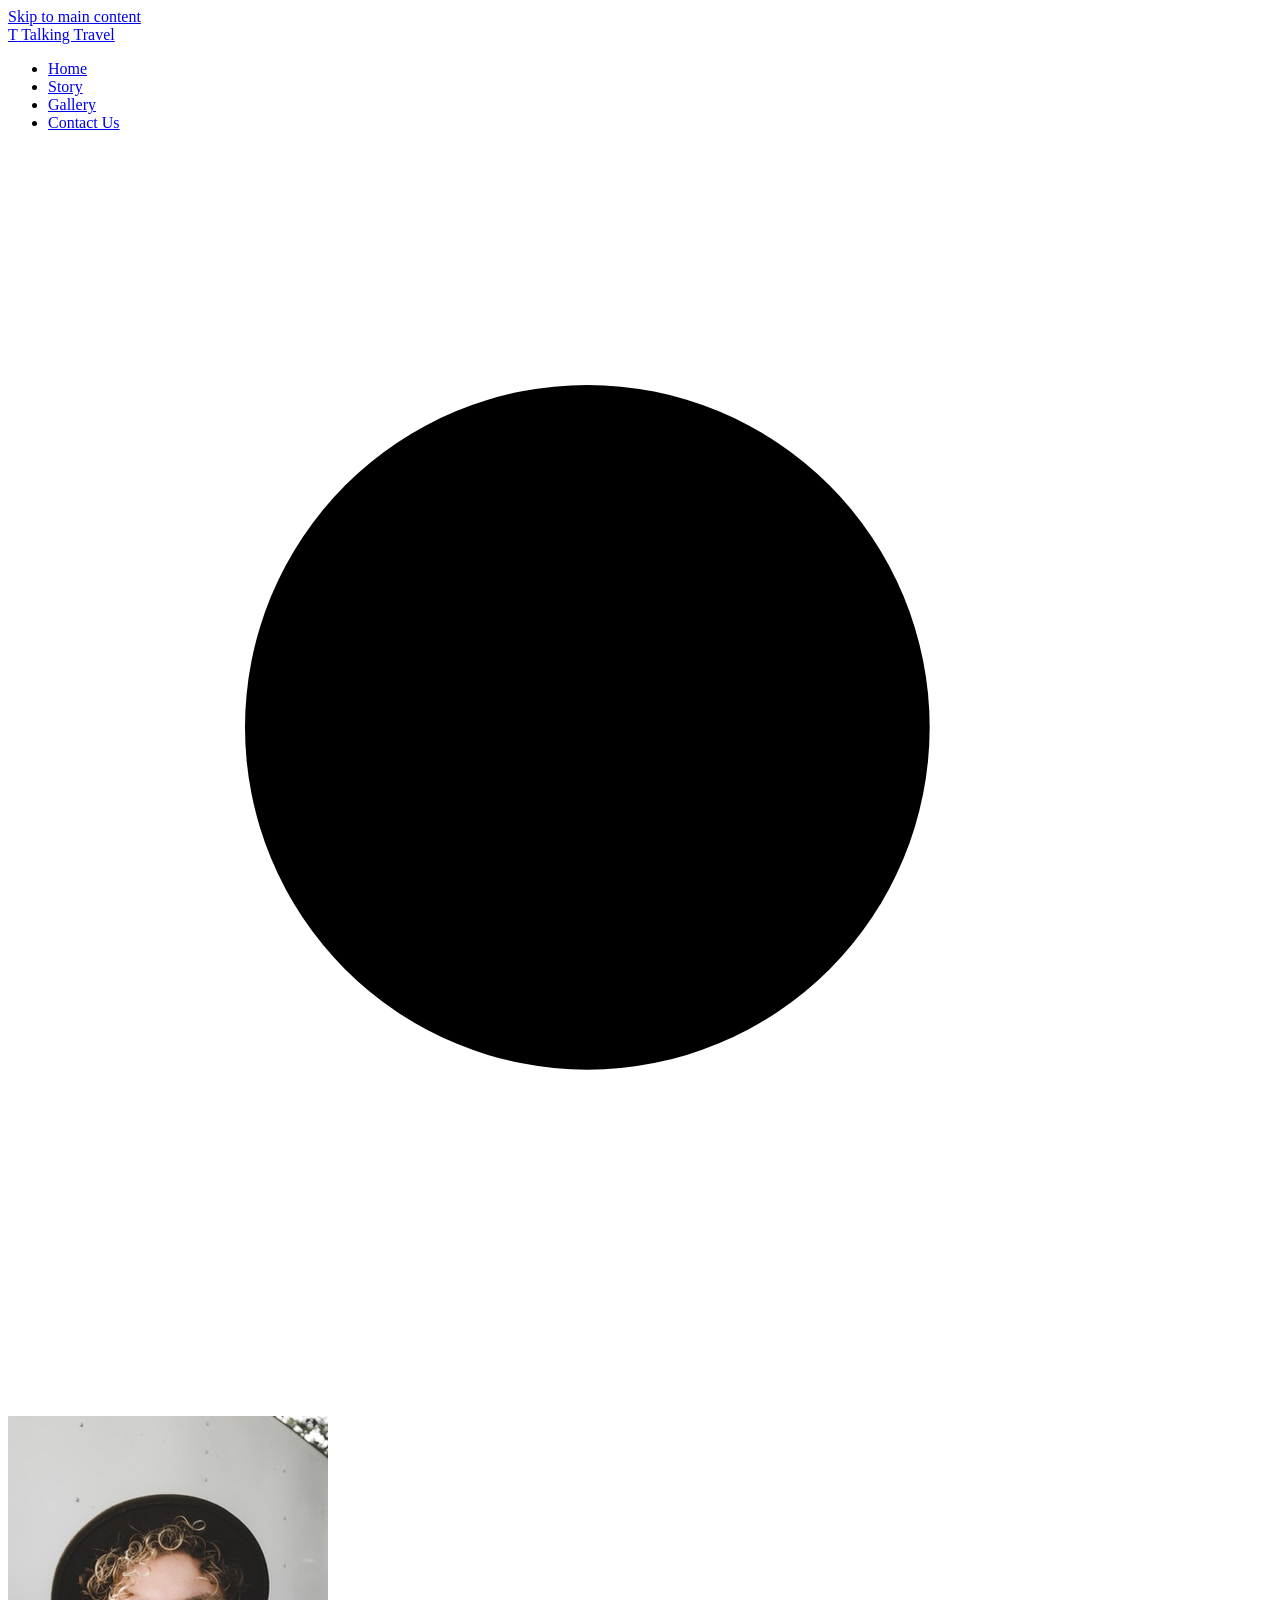
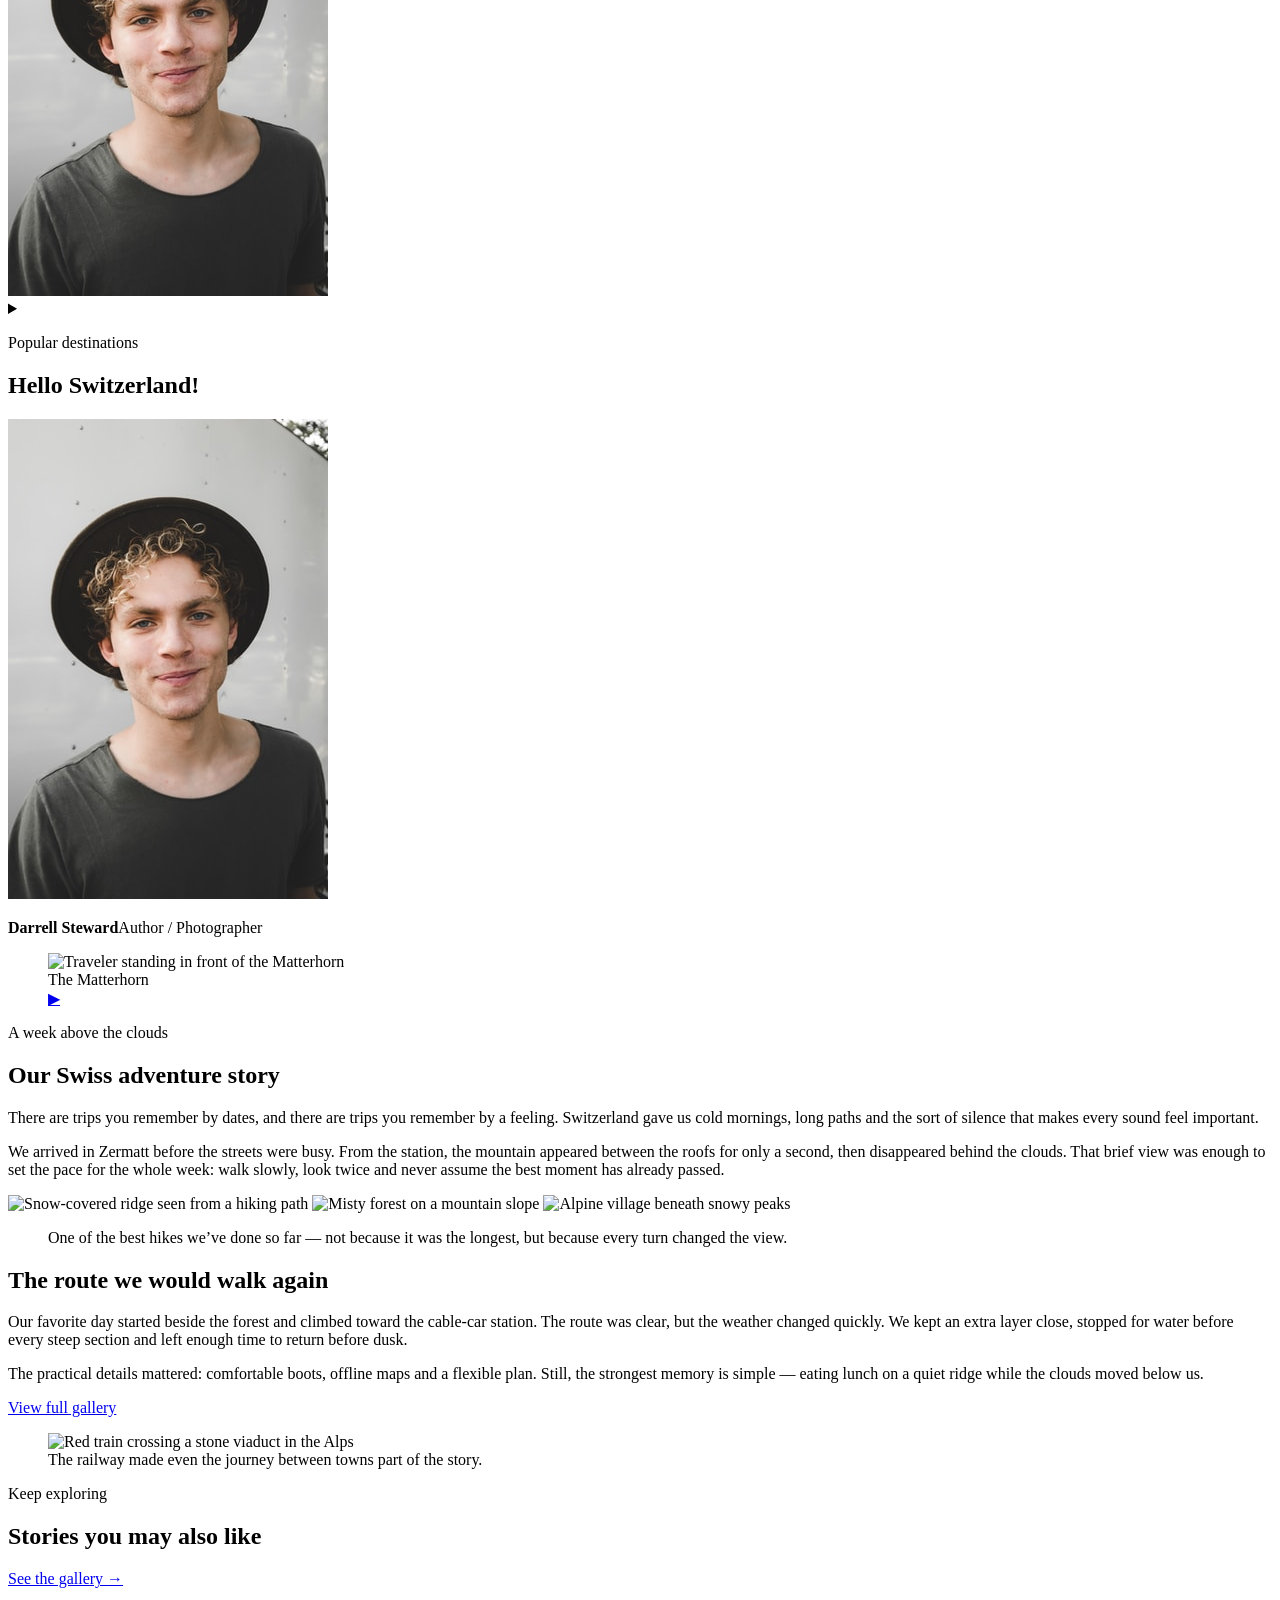
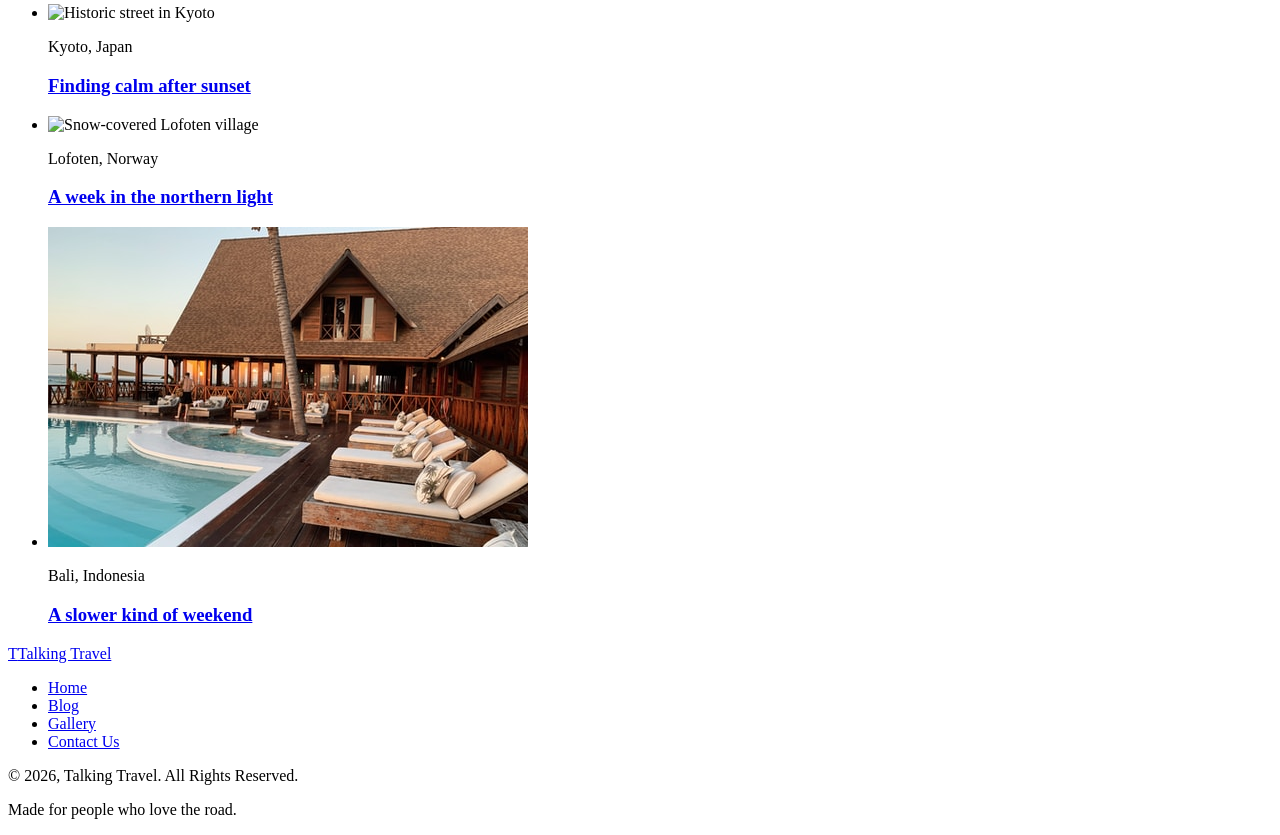
==== blog.html @ 978601d6 "feat: add semantic travel article structure" ====
<!doctype html>
<html lang="en">
<head>
  <meta charset="utf-8">
  <meta name="viewport" content="width=device-width, initial-scale=1">
  <meta name="description" content="A Talking Travel story about a week in Switzerland.">
  <title>Hello Switzerland! — Talking Travel</title>
  <link rel="preconnect" href="https://fonts.googleapis.com">
  <link rel="preconnect" href="https://fonts.gstatic.com" crossorigin>
  <link href="https://fonts.googleapis.com/css2?family=Caveat:wght@600&family=Changa+One:ital@0;1&family=Inter:wght@400;500;600;700&display=swap" rel="stylesheet">
  <link rel="stylesheet" href="./css/style.css">
</head>
<body>
  <a class="skip-link" href="#main">Skip to main content</a>

  <header class="site-header">
    <div class="container site-header__inner">
      <a class="logo" href="./index.html" aria-label="Talking Travel home">
        <span class="logo__mark" aria-hidden="true">T</span>
        <span>Talking Travel</span>
      </a>

      <nav class="site-nav site-nav--desktop" aria-label="Main navigation">
        <ul class="site-nav__list">
          <li><a class="site-nav__link" href="./index.html">Home</a></li>
          <li><a class="site-nav__link is-active" href="./blog.html" aria-current="page">Story</a></li>
          <li><a class="site-nav__link" href="./index.html#gallery">Gallery</a></li>
          <li><a class="site-nav__link" href="#contact">Contact Us</a></li>
        </ul>
      </nav>

      <div class="site-header__actions" aria-label="Quick actions">
        <a class="icon-link" href="#search" aria-label="Search">
          <svg viewBox="0 0 24 24" aria-hidden="true"><circle cx="11" cy="11" r="6.5"></circle><path d="m16 16 4 4"></path></svg>
        </a>
        <a class="avatar-link" href="#author" aria-label="Open author profile"><img src="./img/author.jpg" alt="" width="320" height="480"></a>
      </div>

      <details class="mobile-menu">
        <summary aria-label="Open navigation"><span></span><span></span><span></span></summary>
        <nav aria-label="Mobile navigation">
          <ul>
            <li><a href="./index.html">Home</a></li>
            <li><a href="./blog.html" aria-current="page">Story</a></li>
            <li><a href="./index.html#gallery">Gallery</a></li>
            <li><a href="#contact">Contact Us</a></li>
          </ul>
        </nav>
      </details>
    </div>
  </header>

  <main id="main">
    <article class="article">
      <header class="article-header container">
        <div>
          <p class="eyebrow">Popular destinations</p>
          <h1>Hello Switzerland!</h1>
        </div>
        <div class="author" id="author">
          <img src="./img/author.jpg" alt="Portrait of Darrell Steward" width="320" height="480">
          <p><strong>Darrell Steward</strong><span>Author / Photographer</span></p>
        </div>
      </header>

      <figure class="article-hero container">
        <img src="./img/matterhorn.jpg" alt="Traveler standing in front of the Matterhorn" width="920" height="613">
        <figcaption>The Matterhorn</figcaption>
        <a class="article-hero__play" href="#swiss-story" aria-label="Play story highlights">▶</a>
      </figure>

      <div class="article-body container" id="swiss-story">
        <section aria-labelledby="story-title">
          <p class="eyebrow">A week above the clouds</p>
          <h2 id="story-title">Our Swiss adventure story</h2>
          <p class="article-lead">There are trips you remember by dates, and there are trips you remember by a feeling. Switzerland gave us cold mornings, long paths and the sort of silence that makes every sound feel important.</p>
          <p>We arrived in Zermatt before the streets were busy. From the station, the mountain appeared between the roofs for only a second, then disappeared behind the clouds. That brief view was enough to set the pace for the whole week: walk slowly, look twice and never assume the best moment has already passed.</p>
        </section>

        <div class="article-gallery" aria-label="Photographs from Switzerland">
          <img class="article-gallery__tall" src="./img/swiss-peaks.jpg" alt="Snow-covered ridge seen from a hiking path" width="954" height="636" loading="lazy">
          <img src="./img/forest.jpg" alt="Misty forest on a mountain slope" width="381" height="572" loading="lazy">
          <img src="./img/alpine-village.jpg" alt="Alpine village beneath snowy peaks" width="480" height="319" loading="lazy">
        </div>

        <blockquote class="article-quote">
          <p>One of the best hikes we’ve done so far — not because it was the longest, but because every turn changed the view.</p>
        </blockquote>

        <section aria-labelledby="route-title">
          <h2 id="route-title">The route we would walk again</h2>
          <p>Our favorite day started beside the forest and climbed toward the cable-car station. The route was clear, but the weather changed quickly. We kept an extra layer close, stopped for water before every steep section and left enough time to return before dusk.</p>
          <p>The practical details mattered: comfortable boots, offline maps and a flexible plan. Still, the strongest memory is simple — eating lunch on a quiet ridge while the clouds moved below us.</p>
          <a class="button button--primary" href="./index.html#gallery">View full gallery</a>
        </section>

        <figure class="article-wide-image">
          <img src="./img/railway.jpg" alt="Red train crossing a stone viaduct in the Alps" width="554" height="693" loading="lazy">
          <figcaption>The railway made even the journey between towns part of the story.</figcaption>
        </figure>
      </div>
    </article>

    <section class="related-stories section section--tint" aria-labelledby="related-title">
      <div class="container">
        <div class="section-heading">
          <div><p class="eyebrow">Keep exploring</p><h2 id="related-title">Stories you may also like</h2></div>
          <a class="text-link" href="./index.html#gallery">See the gallery <span aria-hidden="true">→</span></a>
        </div>
        <ul class="related-grid">
          <li><article class="story-card"><img src="./img/kyoto.jpg" alt="Historic street in Kyoto" width="480" height="320" loading="lazy"><div class="story-card__body"><p class="story-card__meta">Kyoto, Japan</p><h3><a href="./blog.html">Finding calm after sunset</a></h3></div></article></li>
          <li><article class="story-card"><img src="./img/lofoten.jpg" alt="Snow-covered Lofoten village" width="480" height="320" loading="lazy"><div class="story-card__body"><p class="story-card__meta">Lofoten, Norway</p><h3><a href="./blog.html">A week in the northern light</a></h3></div></article></li>
          <li><article class="story-card"><img src="./img/resort.jpg" alt="Wooden lodge beside a swimming pool" width="480" height="320" loading="lazy"><div class="story-card__body"><p class="story-card__meta">Bali, Indonesia</p><h3><a href="./blog.html">A slower kind of weekend</a></h3></div></article></li>
        </ul>
      </div>
    </section>
  </main>

  <footer class="site-footer" id="contact">
    <div class="container site-footer__top">
      <a class="logo logo--light" href="./index.html"><span class="logo__mark" aria-hidden="true">T</span><span>Talking Travel</span></a>
      <nav aria-label="Footer navigation">
        <ul class="site-footer__links">
          <li><a href="./index.html">Home</a></li>
          <li><a href="./blog.html">Blog</a></li>
          <li><a href="./index.html#gallery">Gallery</a></li>
          <li><a href="mailto:hello@talkingtravel.example">Contact Us</a></li>
        </ul>
      </nav>
    </div>
    <div class="container site-footer__bottom"><p>© 2026, Talking Travel. All Rights Reserved.</p><p>Made for people who love the road.</p></div>
  </footer>
</body>
</html>
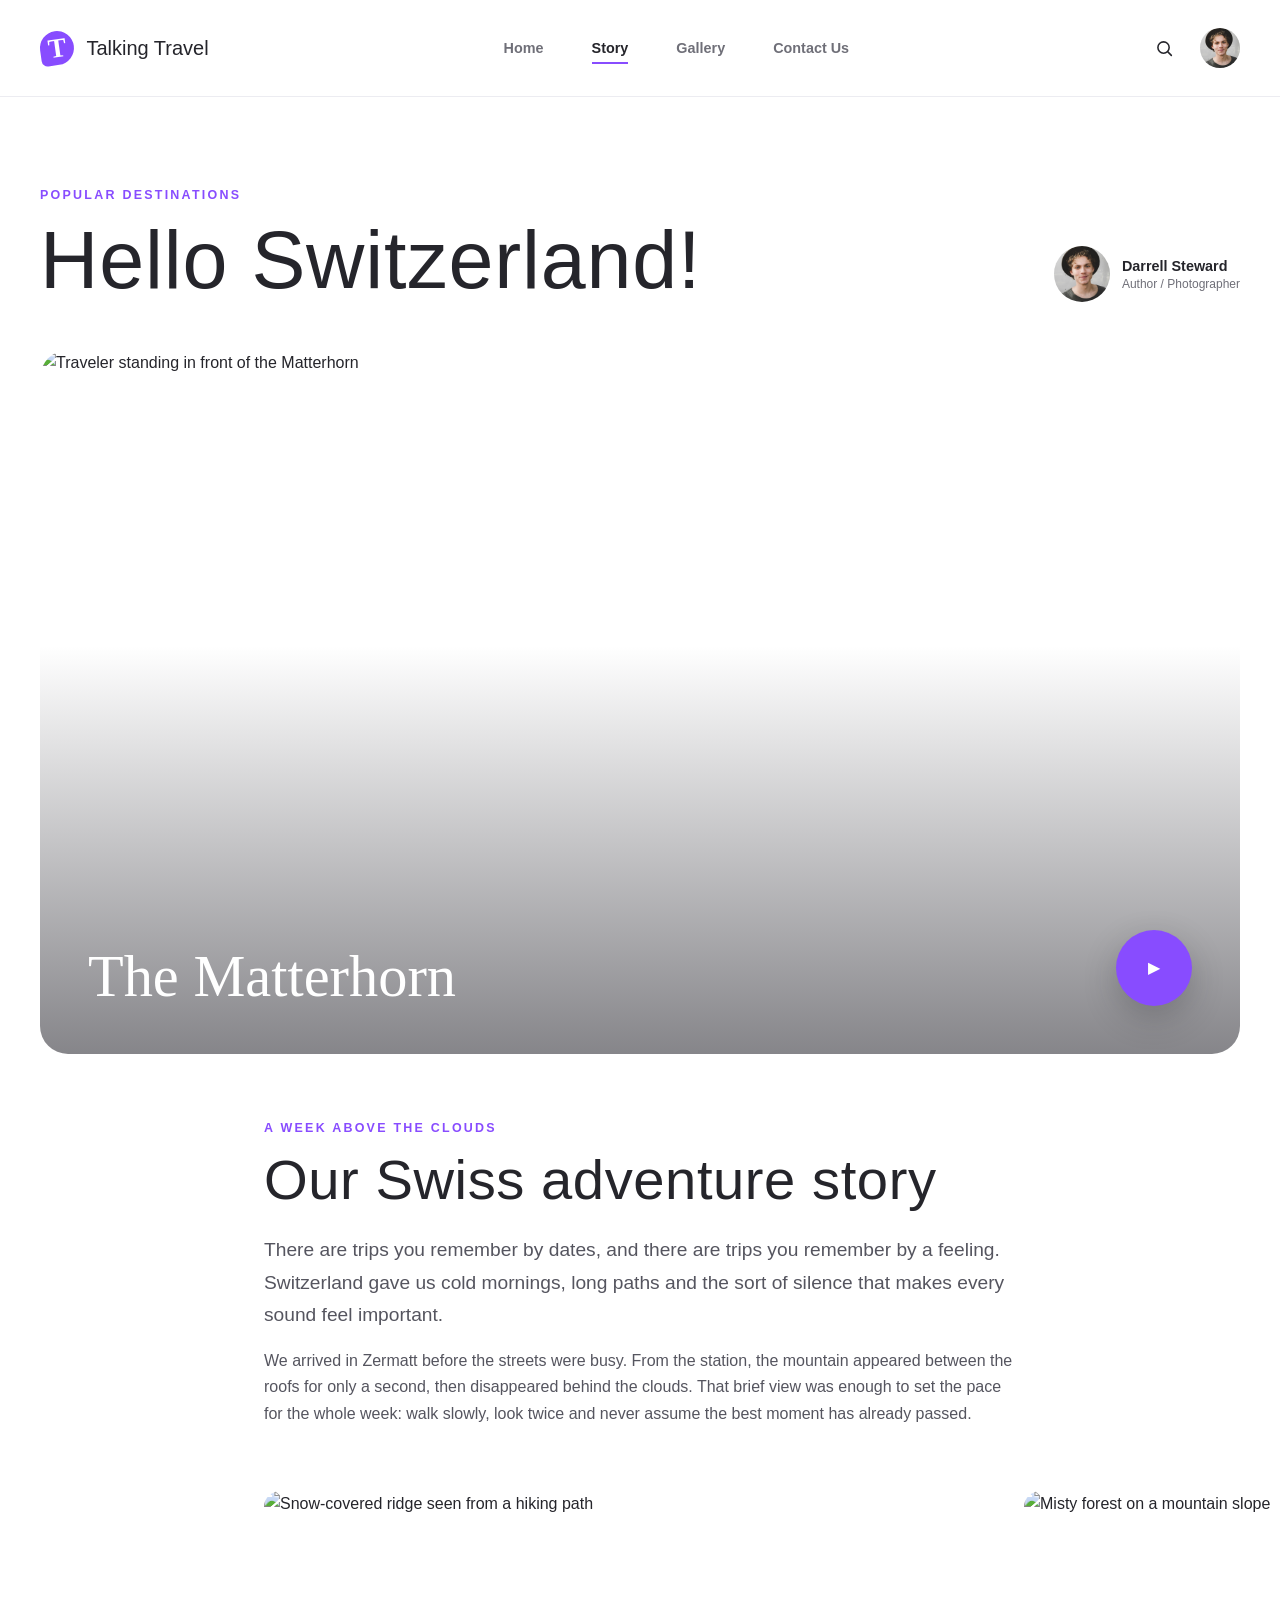
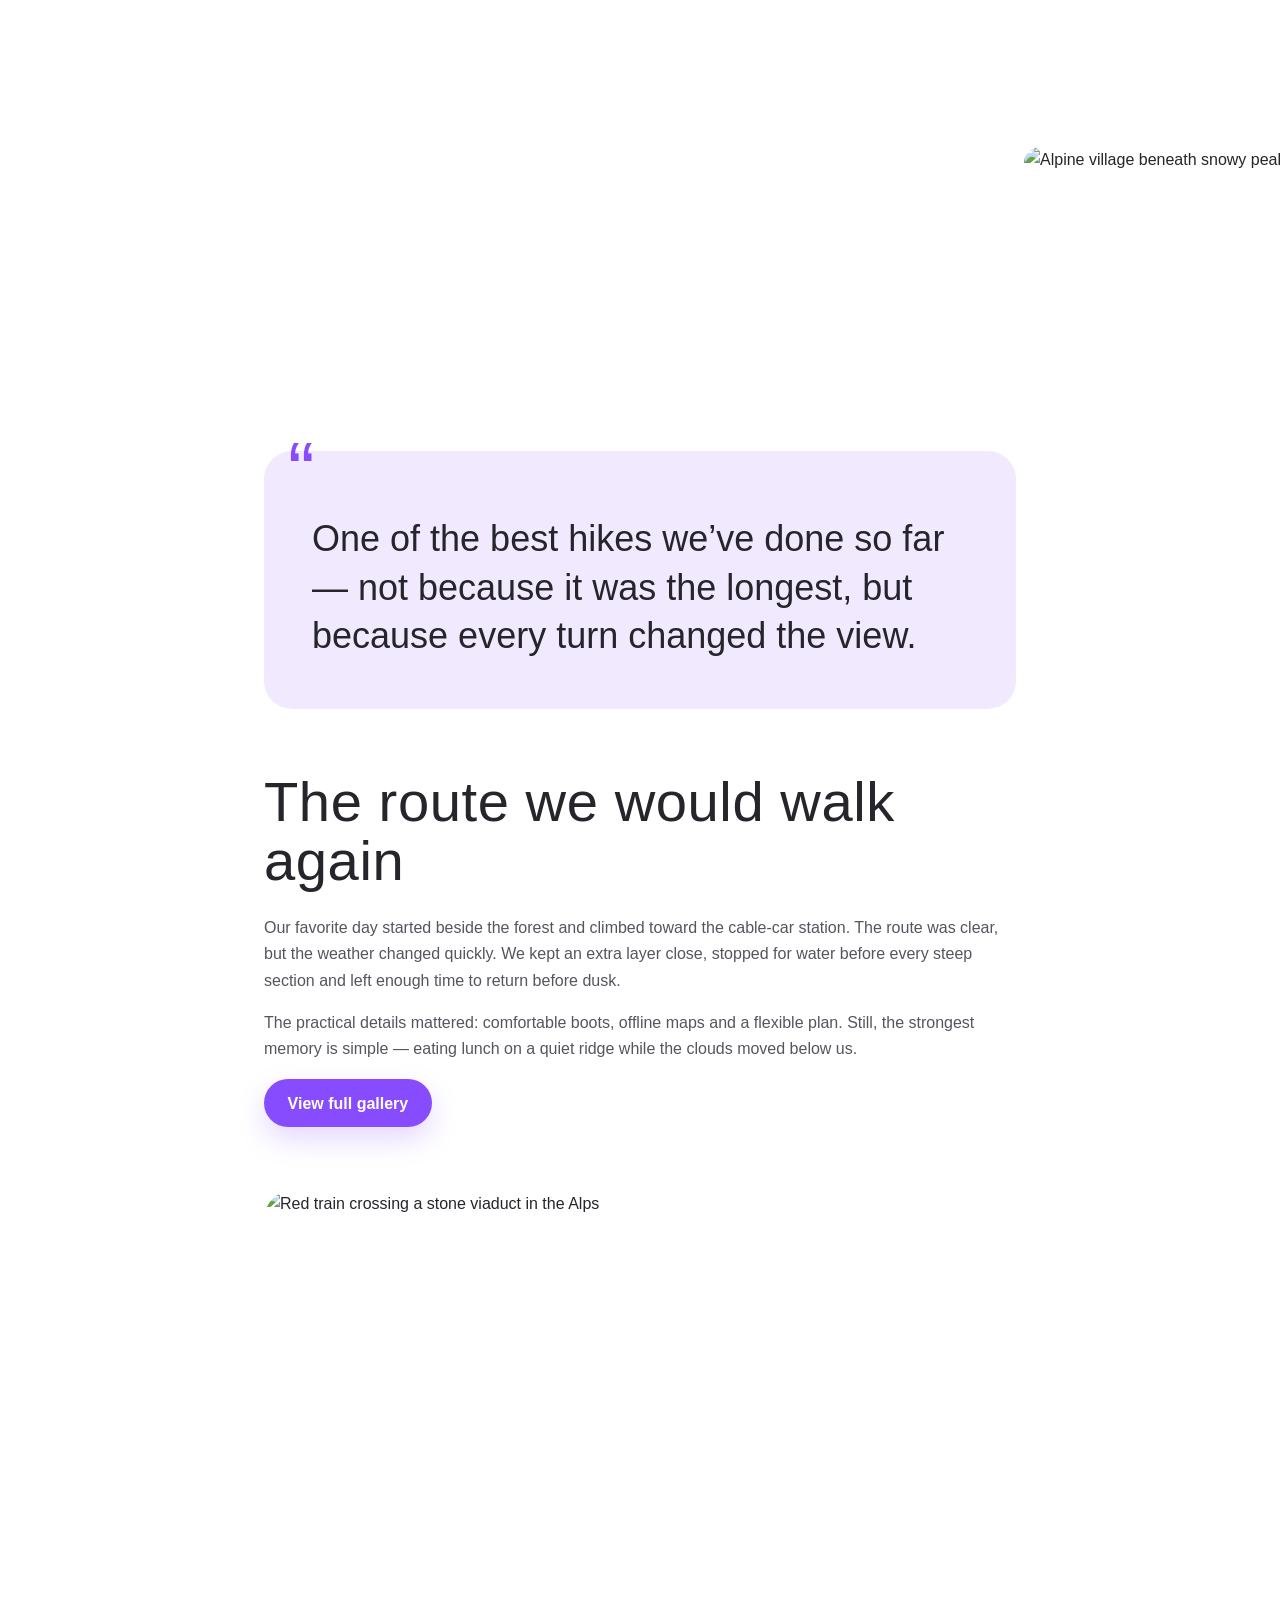
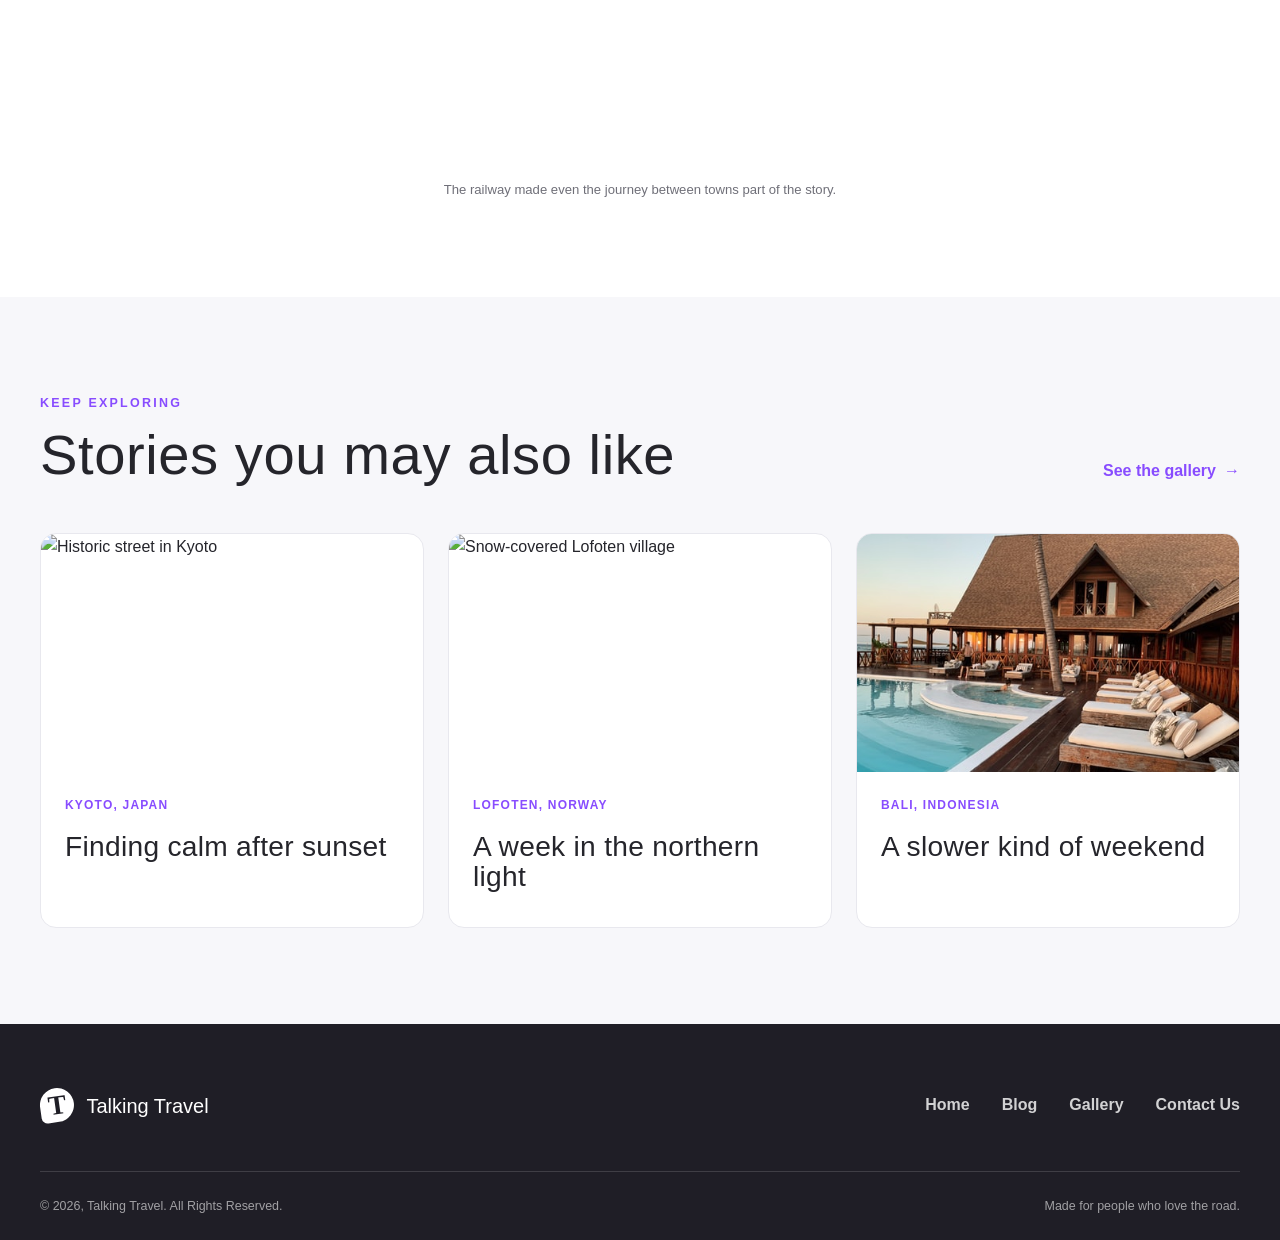
==== commit 618ad5b8: "fix: resolve validation and mobile media details" ====
--- a/blog.html
+++ b/blog.html
@@ -29,12 +29,12 @@
         </ul>
       </nav>
 
-      <div class="site-header__actions" aria-label="Quick actions">
+      <nav class="site-header__actions" aria-label="Quick actions">
         <a class="icon-link" href="#search" aria-label="Search">
-          <svg viewBox="0 0 24 24" aria-hidden="true"><circle cx="11" cy="11" r="6.5"></circle><path d="m16 16 4 4"></path></svg>
+          <svg viewBox="0 0 24 24" fill="none" stroke="currentColor" stroke-linecap="round" stroke-width="1.8" aria-hidden="true"><circle cx="11" cy="11" r="6.5"></circle><path d="m16 16 4 4"></path></svg>
         </a>
         <a class="avatar-link" href="#author" aria-label="Open author profile"><img src="./img/author.jpg" alt="" width="320" height="480"></a>
-      </div>
+      </nav>
 
       <details class="mobile-menu">
         <summary aria-label="Open navigation"><span></span><span></span><span></span></summary>
@@ -65,8 +65,8 @@
 
       <figure class="article-hero container">
         <img src="./img/matterhorn.jpg" alt="Traveler standing in front of the Matterhorn" width="920" height="613">
+        <a class="article-hero__play" href="#swiss-story" aria-label="Play story highlights">▶</a>
         <figcaption>The Matterhorn</figcaption>
-        <a class="article-hero__play" href="#swiss-story" aria-label="Play story highlights">▶</a>
       </figure>
 
       <div class="article-body container" id="swiss-story">
@@ -77,7 +77,7 @@
           <p>We arrived in Zermatt before the streets were busy. From the station, the mountain appeared between the roofs for only a second, then disappeared behind the clouds. That brief view was enough to set the pace for the whole week: walk slowly, look twice and never assume the best moment has already passed.</p>
         </section>
 
-        <div class="article-gallery" aria-label="Photographs from Switzerland">
+        <div class="article-gallery" role="group" aria-label="Photographs from Switzerland">
           <img class="article-gallery__tall" src="./img/swiss-peaks.jpg" alt="Snow-covered ridge seen from a hiking path" width="954" height="636" loading="lazy">
           <img src="./img/forest.jpg" alt="Misty forest on a mountain slope" width="381" height="572" loading="lazy">
           <img src="./img/alpine-village.jpg" alt="Alpine village beneath snowy peaks" width="480" height="319" loading="lazy">
--- a/css/style.css
+++ b/css/style.css
@@ -0,0 +1,1207 @@
+:root {
+  --color-text: #25252b;
+  --color-muted: #6f6f78;
+  --color-accent: #884cff;
+  --color-accent-dark: #6f35e8;
+  --color-accent-soft: #f1eaff;
+  --color-surface: #fff;
+  --color-page: #f7f7fa;
+  --color-line: #e8e8ee;
+  --color-dark: #1f1e26;
+  --font-body: "Inter", Arial, sans-serif;
+  --font-display: "Changa One", "Arial Black", sans-serif;
+  --font-script: "Caveat", cursive;
+  --space-1: 0.25rem;
+  --space-2: 0.5rem;
+  --space-3: 0.75rem;
+  --space-4: 1rem;
+  --space-5: 1.5rem;
+  --space-6: 2rem;
+  --space-7: 3rem;
+  --space-8: 4rem;
+  --space-9: 6rem;
+  --radius-s: 0.5rem;
+  --radius-m: 1rem;
+  --radius-l: 1.75rem;
+  --container: 75rem;
+  --reading-width: 45rem;
+  --shadow-soft: 0 1.25rem 3.75rem rgb(37 37 43 / 0.12);
+}
+
+*,
+*::before,
+*::after {
+  box-sizing: border-box;
+}
+
+html {
+  scroll-behavior: smooth;
+}
+
+body {
+  margin: 0;
+  overflow-x: hidden;
+  color: var(--color-text);
+  background: var(--color-surface);
+  font-family: var(--font-body);
+  font-size: 1rem;
+  line-height: 1.65;
+}
+
+img {
+  display: block;
+  max-width: 100%;
+  height: auto;
+}
+
+svg {
+  display: block;
+}
+
+a {
+  color: inherit;
+  text-decoration-thickness: 0.08em;
+  text-underline-offset: 0.18em;
+}
+
+button,
+input,
+select,
+textarea {
+  font: inherit;
+}
+
+button,
+select {
+  cursor: pointer;
+}
+
+h1,
+h2,
+h3,
+p,
+figure,
+blockquote {
+  margin-top: 0;
+}
+
+h1,
+h2,
+h3 {
+  font-family: var(--font-display);
+  font-weight: 400;
+  line-height: 1.05;
+  letter-spacing: 0.01em;
+}
+
+h1 {
+  margin-bottom: var(--space-5);
+  font-size: clamp(2.75rem, 1.85rem + 4vw, 5.5rem);
+}
+
+h2 {
+  margin-bottom: var(--space-5);
+  font-size: clamp(2.25rem, 1.75rem + 2.2vw, 3.75rem);
+}
+
+h3 {
+  margin-bottom: var(--space-3);
+  font-size: clamp(1.35rem, 1.2rem + 0.7vw, 1.9rem);
+}
+
+p {
+  margin-bottom: var(--space-4);
+}
+
+ul {
+  margin: 0;
+  padding: 0;
+  list-style: none;
+}
+
+:focus-visible {
+  outline: 3px solid var(--color-accent);
+  outline-offset: 4px;
+}
+
+.skip-link {
+  position: fixed;
+  top: var(--space-4);
+  left: var(--space-4);
+  z-index: 100;
+  padding: var(--space-3) var(--space-4);
+  transform: translateY(-180%);
+  border-radius: var(--radius-s);
+  color: #fff;
+  background: var(--color-dark);
+}
+
+.skip-link:focus {
+  transform: translateY(0);
+}
+
+.container {
+  width: min(calc(100% - 2rem), var(--container));
+  margin-inline: auto;
+}
+
+.section {
+  padding-block: var(--space-8);
+}
+
+.section--tint {
+  background: var(--color-page);
+}
+
+.eyebrow {
+  margin-bottom: var(--space-3);
+  color: var(--color-accent);
+  font-size: 0.78rem;
+  font-weight: 700;
+  letter-spacing: 0.18em;
+  text-transform: uppercase;
+}
+
+.section-copy {
+  max-width: 34rem;
+}
+
+.section-copy > p:not(.eyebrow) {
+  color: var(--color-muted);
+}
+
+.button {
+  display: inline-flex;
+  min-height: 2.9rem;
+  align-items: center;
+  justify-content: center;
+  padding: 0.8rem 1.35rem;
+  border: 2px solid transparent;
+  border-radius: 999px;
+  font-weight: 700;
+  line-height: 1.2;
+  text-align: center;
+  text-decoration: none;
+  transition: transform 180ms ease, background-color 180ms ease, box-shadow 180ms ease;
+}
+
+.button--primary {
+  color: #fff;
+  background: var(--color-accent);
+  box-shadow: 0 0.75rem 1.75rem rgb(136 76 255 / 0.22);
+}
+
+.button--primary:hover {
+  transform: translateY(-2px);
+  background: var(--color-accent-dark);
+  box-shadow: 0 1rem 2rem rgb(136 76 255 / 0.3);
+}
+
+.button--primary:active {
+  transform: translateY(0);
+}
+
+.button:disabled,
+.button[aria-disabled="true"] {
+  cursor: not-allowed;
+  opacity: 0.5;
+  transform: none;
+  box-shadow: none;
+}
+
+.text-link {
+  display: inline-flex;
+  gap: var(--space-2);
+  align-items: center;
+  color: var(--color-accent);
+  font-weight: 700;
+  text-decoration: none;
+}
+
+.text-link span {
+  transition: transform 180ms ease;
+}
+
+.text-link:hover span {
+  transform: translateX(0.3rem);
+}
+
+.site-header {
+  position: relative;
+  z-index: 20;
+  border-bottom: 1px solid rgb(232 232 238 / 0.8);
+  background: rgb(255 255 255 / 0.94);
+}
+
+.site-header__inner {
+  display: flex;
+  min-height: 5.25rem;
+  align-items: center;
+  justify-content: space-between;
+  gap: var(--space-4);
+}
+
+.logo {
+  display: inline-flex;
+  align-items: center;
+  gap: var(--space-3);
+  font-family: var(--font-display);
+  font-size: 1.25rem;
+  line-height: 1;
+  text-decoration: none;
+}
+
+.logo__mark {
+  display: grid;
+  width: 2.15rem;
+  aspect-ratio: 1;
+  place-items: center;
+  border-radius: 50% 50% 50% 18%;
+  color: #fff;
+  background: var(--color-accent);
+  font-family: var(--font-script);
+  font-size: 1.7rem;
+  font-weight: 600;
+  transform: rotate(-8deg);
+}
+
+.site-nav--desktop,
+.site-header__actions {
+  display: none;
+}
+
+.site-nav__list {
+  display: flex;
+  align-items: center;
+  gap: var(--space-6);
+}
+
+.site-nav__link {
+  position: relative;
+  padding-block: var(--space-2);
+  color: var(--color-muted);
+  font-size: 0.9rem;
+  font-weight: 600;
+  text-decoration: none;
+}
+
+.site-nav__link::after {
+  position: absolute;
+  right: 0;
+  bottom: 0;
+  left: 0;
+  height: 2px;
+  transform: scaleX(0);
+  background: var(--color-accent);
+  content: "";
+  transition: transform 180ms ease;
+}
+
+.site-nav__link:hover,
+.site-nav__link.is-active {
+  color: var(--color-text);
+}
+
+.site-nav__link:hover::after,
+.site-nav__link.is-active::after {
+  transform: scaleX(1);
+}
+
+.site-header__actions {
+  align-items: center;
+  gap: var(--space-4);
+}
+
+.icon-link {
+  display: grid;
+  width: 2.5rem;
+  aspect-ratio: 1;
+  place-items: center;
+  border-radius: 50%;
+}
+
+.icon-link:hover {
+  background: var(--color-accent-soft);
+}
+
+.icon-link svg {
+  width: 1.3rem;
+}
+
+.avatar-link {
+  width: 2.5rem;
+  aspect-ratio: 1;
+  overflow: hidden;
+  border-radius: 50%;
+}
+
+.avatar-link img {
+  width: 100%;
+  height: 100%;
+  object-fit: cover;
+}
+
+.mobile-menu {
+  position: relative;
+}
+
+.mobile-menu summary {
+  display: grid;
+  width: 2.8rem;
+  min-height: 2.8rem;
+  align-content: center;
+  gap: 0.3rem;
+  padding: 0.7rem;
+  border-radius: 50%;
+  background: var(--color-accent-soft);
+  list-style: none;
+}
+
+.mobile-menu summary::-webkit-details-marker {
+  display: none;
+}
+
+.mobile-menu summary span {
+  width: 100%;
+  height: 2px;
+  border-radius: 1px;
+  background: var(--color-text);
+}
+
+.mobile-menu nav {
+  position: absolute;
+  top: calc(100% + var(--space-3));
+  right: 0;
+  width: min(18rem, calc(100vw - 2rem));
+  padding: var(--space-3);
+  border: 1px solid var(--color-line);
+  border-radius: var(--radius-m);
+  background: #fff;
+  box-shadow: var(--shadow-soft);
+}
+
+.mobile-menu a {
+  display: block;
+  min-height: 2.75rem;
+  padding: 0.65rem 0.8rem;
+  border-radius: var(--radius-s);
+  font-weight: 600;
+  text-decoration: none;
+}
+
+.mobile-menu a:hover,
+.mobile-menu a[aria-current="page"] {
+  color: var(--color-accent-dark);
+  background: var(--color-accent-soft);
+}
+
+.hero {
+  padding: var(--space-5) 0 var(--space-8);
+  overflow: hidden;
+}
+
+.hero__layout {
+  position: relative;
+}
+
+.hero__media {
+  position: relative;
+  min-height: 29rem;
+  overflow: hidden;
+  border-radius: var(--radius-l);
+  background: var(--color-page);
+}
+
+.hero__media::after {
+  position: absolute;
+  inset: 0;
+  background: linear-gradient(180deg, rgb(31 30 38 / 0.02), rgb(31 30 38 / 0.32));
+  content: "";
+}
+
+.hero__media img {
+  width: 100%;
+  height: 29rem;
+  object-fit: cover;
+  object-position: 53% center;
+}
+
+.hero__card {
+  position: relative;
+  z-index: 2;
+  width: calc(100% - 1.5rem);
+  margin: -5.5rem auto 0;
+  padding: var(--space-6) var(--space-5);
+  border-radius: var(--radius-m);
+  background: var(--color-surface);
+  box-shadow: var(--shadow-soft);
+}
+
+.hero__card h1 em {
+  color: var(--color-accent);
+  font-style: normal;
+}
+
+.hero__card > p:not(.eyebrow) {
+  max-width: 35rem;
+  color: var(--color-muted);
+  font-size: 1.05rem;
+}
+
+.hero__actions {
+  display: flex;
+  flex-wrap: wrap;
+  gap: var(--space-4);
+  align-items: center;
+  margin-top: var(--space-6);
+}
+
+.play-link {
+  display: inline-flex;
+  min-height: 2.9rem;
+  align-items: center;
+  gap: var(--space-3);
+  font-weight: 700;
+  text-decoration: none;
+}
+
+.play-link span {
+  display: grid;
+  width: 2.8rem;
+  aspect-ratio: 1;
+  place-items: center;
+  border: 1px solid var(--color-line);
+  border-radius: 50%;
+  color: var(--color-accent);
+  background: #fff;
+  box-shadow: 0 0.5rem 1.5rem rgb(37 37 43 / 0.1);
+}
+
+.split-layout {
+  display: grid;
+  gap: var(--space-7);
+  align-items: center;
+}
+
+.map-card {
+  position: relative;
+  margin-bottom: 0;
+  padding: var(--space-4);
+  border-radius: var(--radius-l);
+  background: linear-gradient(135deg, var(--color-accent-soft), #fff);
+  box-shadow: 0 1.25rem 3rem rgb(37 37 43 / 0.08);
+}
+
+.map-card img {
+  width: 100%;
+  border-radius: calc(var(--radius-l) - 0.5rem);
+}
+
+.map-card figcaption {
+  position: absolute;
+  right: var(--space-6);
+  bottom: var(--space-6);
+  max-width: 12rem;
+  padding: var(--space-3) var(--space-4);
+  border-radius: 999px;
+  color: #fff;
+  background: var(--color-accent);
+  font-size: 0.78rem;
+  font-weight: 700;
+  text-align: center;
+}
+
+.section-heading {
+  display: flex;
+  flex-direction: column;
+  gap: var(--space-3);
+  margin-bottom: var(--space-7);
+}
+
+.section-heading h2 {
+  margin-bottom: 0;
+}
+
+.section-heading > p {
+  max-width: 31rem;
+  margin-bottom: 0;
+  color: var(--color-muted);
+}
+
+.destination-grid {
+  display: grid;
+  gap: var(--space-5);
+}
+
+.destination-card {
+  position: relative;
+  min-height: 22rem;
+  overflow: hidden;
+  border-radius: var(--radius-l);
+  background: var(--color-dark);
+  box-shadow: 0 1rem 2.5rem rgb(37 37 43 / 0.12);
+  isolation: isolate;
+}
+
+.destination-card::after {
+  position: absolute;
+  inset: 0;
+  z-index: -1;
+  background: linear-gradient(180deg, transparent 38%, rgb(31 30 38 / 0.84));
+  content: "";
+}
+
+.destination-card img {
+  position: absolute;
+  inset: 0;
+  z-index: -2;
+  width: 100%;
+  height: 100%;
+  object-fit: cover;
+  transition: transform 400ms ease;
+}
+
+.destination-card:hover img {
+  transform: scale(1.035);
+}
+
+.destination-card__body {
+  position: absolute;
+  right: var(--space-5);
+  bottom: var(--space-5);
+  left: var(--space-5);
+  color: #fff;
+}
+
+.destination-card__body p {
+  margin-bottom: var(--space-2);
+  color: rgb(255 255 255 / 0.78);
+  font-size: 0.76rem;
+  font-weight: 700;
+  letter-spacing: 0.13em;
+  text-transform: uppercase;
+}
+
+.destination-card__body h3 {
+  margin-bottom: 0;
+}
+
+.community__layout {
+  display: grid;
+  gap: var(--space-8);
+  align-items: center;
+}
+
+.community__collage {
+  position: relative;
+  min-height: 28rem;
+}
+
+.community__photo {
+  position: absolute;
+  object-fit: cover;
+  border-radius: var(--radius-l);
+  box-shadow: var(--shadow-soft);
+}
+
+.community__photo--main {
+  top: 0;
+  left: 0;
+  width: 86%;
+  height: 22rem;
+}
+
+.community__photo--small {
+  right: 0;
+  bottom: 0;
+  width: 56%;
+  height: 15rem;
+  border: 0.55rem solid #fff;
+}
+
+.community blockquote {
+  position: relative;
+  margin: var(--space-6) 0 0;
+  padding-left: var(--space-6);
+  color: var(--color-text);
+  font-family: var(--font-display);
+  font-size: 1.35rem;
+  line-height: 1.35;
+}
+
+.community blockquote::before {
+  position: absolute;
+  top: -0.75rem;
+  left: 0;
+  color: var(--color-accent);
+  content: "“";
+  font-family: var(--font-display);
+  font-size: 4rem;
+  line-height: 1;
+}
+
+.story-form__layout {
+  display: grid;
+  gap: var(--space-7);
+  align-items: start;
+}
+
+.story-form__card {
+  display: grid;
+  gap: var(--space-4);
+  padding: var(--space-5);
+  border: 1px solid var(--color-line);
+  border-radius: var(--radius-l);
+  background: #fff;
+  box-shadow: 0 1rem 3rem rgb(37 37 43 / 0.08);
+}
+
+.field-row {
+  display: grid;
+  gap: var(--space-4);
+}
+
+.story-form label {
+  display: grid;
+  gap: var(--space-2);
+  color: var(--color-text);
+  font-size: 0.85rem;
+  font-weight: 700;
+}
+
+.story-form input,
+.story-form select,
+.story-form textarea {
+  width: 100%;
+  min-height: 3rem;
+  padding: 0.8rem 0.9rem;
+  border: 1px solid var(--color-line);
+  border-radius: var(--radius-s);
+  color: var(--color-text);
+  background: #fff;
+  font-weight: 400;
+}
+
+.story-form textarea {
+  min-height: 7rem;
+  resize: vertical;
+}
+
+.story-form input:hover,
+.story-form select:hover,
+.story-form textarea:hover {
+  border-color: #c9b7ef;
+}
+
+.story-form__card .button {
+  justify-self: start;
+}
+
+.story-grid {
+  display: grid;
+  gap: var(--space-6);
+}
+
+.story-card {
+  overflow: hidden;
+  border: 1px solid var(--color-line);
+  border-radius: var(--radius-m);
+  background: #fff;
+  transition: transform 180ms ease, box-shadow 180ms ease;
+}
+
+.story-card:hover {
+  transform: translateY(-3px);
+  box-shadow: 0 1rem 2.5rem rgb(37 37 43 / 0.1);
+}
+
+.story-card > img {
+  width: 100%;
+  aspect-ratio: 16 / 10;
+  object-fit: cover;
+}
+
+.story-card__body {
+  padding: var(--space-5);
+}
+
+.story-card__body h3 a {
+  text-decoration: none;
+}
+
+.story-card__body h3 a:hover {
+  color: var(--color-accent-dark);
+}
+
+.story-card__meta,
+.story-card time {
+  color: var(--color-accent);
+  font-size: 0.75rem;
+  font-weight: 700;
+  letter-spacing: 0.1em;
+  text-transform: uppercase;
+}
+
+.story-list {
+  display: grid;
+  gap: var(--space-4);
+}
+
+.story-card--compact {
+  display: grid;
+  grid-template-columns: minmax(7rem, 36%) 1fr;
+}
+
+.story-card--compact > img {
+  height: 100%;
+  aspect-ratio: auto;
+}
+
+.story-card--compact .story-card__body {
+  padding: var(--space-4);
+}
+
+.story-card--compact h3 {
+  font-size: 1.25rem;
+}
+
+.story-card--compact time {
+  color: var(--color-muted);
+  letter-spacing: 0;
+  text-transform: none;
+}
+
+.site-footer {
+  padding-top: var(--space-8);
+  color: #fff;
+  background: var(--color-dark);
+}
+
+.logo--light .logo__mark {
+  color: var(--color-dark);
+  background: #fff;
+}
+
+.site-footer__top {
+  display: flex;
+  flex-direction: column;
+  gap: var(--space-6);
+  padding-bottom: var(--space-7);
+}
+
+.site-footer__links {
+  display: flex;
+  flex-wrap: wrap;
+  gap: var(--space-4) var(--space-6);
+}
+
+.site-footer__links a {
+  color: rgb(255 255 255 / 0.8);
+  font-weight: 600;
+  text-decoration: none;
+}
+
+.site-footer__links a:hover {
+  color: #fff;
+}
+
+.site-footer__bottom {
+  display: flex;
+  flex-direction: column;
+  gap: var(--space-2);
+  padding-block: var(--space-5);
+  border-top: 1px solid rgb(255 255 255 / 0.14);
+  color: rgb(255 255 255 / 0.58);
+  font-size: 0.78rem;
+}
+
+.site-footer__bottom p {
+  margin: 0;
+}
+
+.article {
+  padding-top: var(--space-8);
+}
+
+.article-header {
+  display: grid;
+  gap: var(--space-5);
+  margin-bottom: var(--space-7);
+}
+
+.article-header h1 {
+  margin-bottom: 0;
+}
+
+.author {
+  display: flex;
+  align-items: center;
+  gap: var(--space-3);
+}
+
+.author img {
+  width: 3.5rem;
+  height: 3.5rem;
+  object-fit: cover;
+  border-radius: 50%;
+}
+
+.author p {
+  display: grid;
+  margin: 0;
+  line-height: 1.4;
+}
+
+.author strong {
+  font-size: 0.9rem;
+}
+
+.author span {
+  color: var(--color-muted);
+  font-size: 0.75rem;
+}
+
+.article-hero {
+  position: relative;
+  margin-bottom: var(--space-8);
+  overflow: hidden;
+  border-radius: var(--radius-l);
+  isolation: isolate;
+}
+
+.article-hero::after {
+  position: absolute;
+  inset: 0;
+  z-index: 1;
+  background: linear-gradient(180deg, transparent 42%, rgb(31 30 38 / 0.54));
+  content: "";
+}
+
+.article-hero > img {
+  width: 100%;
+  min-height: 26rem;
+  max-height: 44rem;
+  object-fit: cover;
+}
+
+.article-hero figcaption {
+  position: absolute;
+  bottom: var(--space-5);
+  left: var(--space-5);
+  z-index: 2;
+  margin: 0;
+  color: #fff;
+  font-family: var(--font-script);
+  max-width: calc(100% - 5.5rem);
+  font-size: clamp(1.8rem, 1.25rem + 3vw, 4.8rem);
+  line-height: 1;
+}
+
+.article-hero__play {
+  position: absolute;
+  right: var(--space-5);
+  bottom: var(--space-5);
+  z-index: 2;
+  display: grid;
+  width: 4rem;
+  aspect-ratio: 1;
+  place-items: center;
+  border-radius: 50%;
+  color: #fff;
+  background: var(--color-accent);
+  text-decoration: none;
+  box-shadow: 0 0.75rem 2rem rgb(31 30 38 / 0.25);
+}
+
+.article-body {
+  max-width: calc(var(--reading-width) + 2rem);
+  padding-bottom: var(--space-9);
+}
+
+.article-body section {
+  margin-inline: auto;
+}
+
+.article-body section + section {
+  margin-top: var(--space-8);
+}
+
+.article-body p:not(.eyebrow) {
+  color: #55555f;
+}
+
+.article-body .article-lead {
+  color: var(--color-text);
+  font-size: 1.2rem;
+  line-height: 1.7;
+}
+
+.article-gallery {
+  display: grid;
+  gap: var(--space-4);
+  margin-block: var(--space-8);
+}
+
+.article-gallery img {
+  width: 100%;
+  height: 19rem;
+  object-fit: cover;
+  border-radius: var(--radius-m);
+}
+
+.article-quote {
+  position: relative;
+  margin: var(--space-8) 0;
+  padding: var(--space-7) var(--space-5) var(--space-6);
+  border-radius: var(--radius-l);
+  background: var(--color-accent-soft);
+}
+
+.article-quote::before {
+  position: absolute;
+  top: -1.25rem;
+  left: var(--space-5);
+  color: var(--color-accent);
+  content: "“";
+  font-family: var(--font-display);
+  font-size: 5rem;
+  line-height: 1;
+}
+
+.article-quote p {
+  margin: 0;
+  color: var(--color-text) !important;
+  font-family: var(--font-display);
+  font-size: clamp(1.5rem, 1.2rem + 1.4vw, 2.25rem);
+  line-height: 1.35;
+}
+
+.article-wide-image {
+  margin: var(--space-8) 0 0;
+}
+
+.article-wide-image img {
+  width: 100%;
+  max-height: 36rem;
+  object-fit: cover;
+  border-radius: var(--radius-l);
+}
+
+.article-wide-image figcaption {
+  margin-top: var(--space-3);
+  color: var(--color-muted);
+  font-size: 0.82rem;
+  text-align: center;
+}
+
+.related-grid {
+  display: grid;
+  gap: var(--space-5);
+}
+
+.related-grid .story-card {
+  height: 100%;
+}
+
+.related-grid .story-card__body {
+  min-height: 9.5rem;
+}
+
+@media (min-width: 48em) {
+  .container {
+    width: min(calc(100% - 4rem), var(--container));
+  }
+
+  .section {
+    padding-block: var(--space-9);
+  }
+
+  .site-nav--desktop {
+    display: block;
+  }
+
+  .site-header__actions {
+    display: flex;
+  }
+
+  .mobile-menu {
+    display: none;
+  }
+
+  .hero {
+    padding-block: var(--space-7) var(--space-9);
+  }
+
+  .hero__layout {
+    display: grid;
+    grid-template-columns: repeat(12, 1fr);
+    align-items: center;
+  }
+
+  .hero__media {
+    grid-column: 5 / -1;
+    grid-row: 1;
+    min-height: 38rem;
+  }
+
+  .hero__media img {
+    height: 38rem;
+  }
+
+  .hero__card {
+    grid-column: 1 / 7;
+    grid-row: 1;
+    width: auto;
+    margin: 0;
+    padding: var(--space-7);
+  }
+
+  .split-layout {
+    grid-template-columns: 0.85fr 1.15fr;
+  }
+
+  .section-heading {
+    flex-direction: row;
+    align-items: end;
+    justify-content: space-between;
+  }
+
+  .destination-grid {
+    grid-template-columns: 5fr 7fr;
+    grid-template-rows: repeat(2, 18rem);
+  }
+
+  .destination-grid li:first-child {
+    grid-row: 1 / 3;
+  }
+
+  .destination-card,
+  .destination-card--tall {
+    min-height: 100%;
+  }
+
+  .community__layout {
+    grid-template-columns: 1.1fr 0.9fr;
+  }
+
+  .story-form__layout {
+    grid-template-columns: 0.75fr 1.25fr;
+  }
+
+  .field-row {
+    grid-template-columns: repeat(2, 1fr);
+  }
+
+  .story-form__card {
+    padding: var(--space-6);
+  }
+
+  .story-grid {
+    grid-template-columns: 1.18fr 0.82fr;
+  }
+
+  .story-card--featured {
+    min-height: 36rem;
+  }
+
+  .story-card--featured > img {
+    height: 68%;
+    aspect-ratio: auto;
+  }
+
+  .site-footer__top,
+  .site-footer__bottom {
+    flex-direction: row;
+    align-items: center;
+    justify-content: space-between;
+  }
+
+  .article-header {
+    grid-template-columns: 1fr auto;
+    align-items: end;
+  }
+
+  .article-gallery {
+    grid-template-columns: 1.1fr 0.9fr;
+    grid-template-rows: repeat(2, 15rem);
+  }
+
+  .article-gallery img {
+    height: 100%;
+  }
+
+  .article-gallery__tall {
+    grid-row: 1 / 3;
+  }
+
+  .article-quote {
+    padding: var(--space-8) var(--space-7) var(--space-7);
+  }
+
+  .related-grid {
+    grid-template-columns: repeat(3, minmax(0, 1fr));
+  }
+}
+
+@media (min-width: 64em) {
+  .site-header__inner {
+    min-height: 6rem;
+  }
+
+  .site-nav__list {
+    gap: var(--space-7);
+  }
+
+  .hero__media,
+  .hero__media img {
+    min-height: 43rem;
+    height: 43rem;
+  }
+
+  .hero__card {
+    grid-column: 1 / 7;
+    padding: var(--space-8);
+  }
+
+  .community__collage {
+    min-height: 36rem;
+  }
+
+  .community__photo--main {
+    height: 29rem;
+  }
+
+  .community__photo--small {
+    height: 19rem;
+  }
+
+  .story-form__card {
+    padding: var(--space-7);
+  }
+
+  .article-header {
+    margin-top: var(--space-5);
+  }
+
+  .article-hero figcaption {
+    bottom: var(--space-7);
+    left: var(--space-7);
+  }
+
+  .article-hero__play {
+    right: var(--space-7);
+    bottom: var(--space-7);
+    width: 4.75rem;
+  }
+}
+
+@media (prefers-reduced-motion: reduce) {
+  *,
+  *::before,
+  *::after {
+    scroll-behavior: auto !important;
+    transition-duration: 0.01ms !important;
+    animation-duration: 0.01ms !important;
+    animation-iteration-count: 1 !important;
+  }
+}
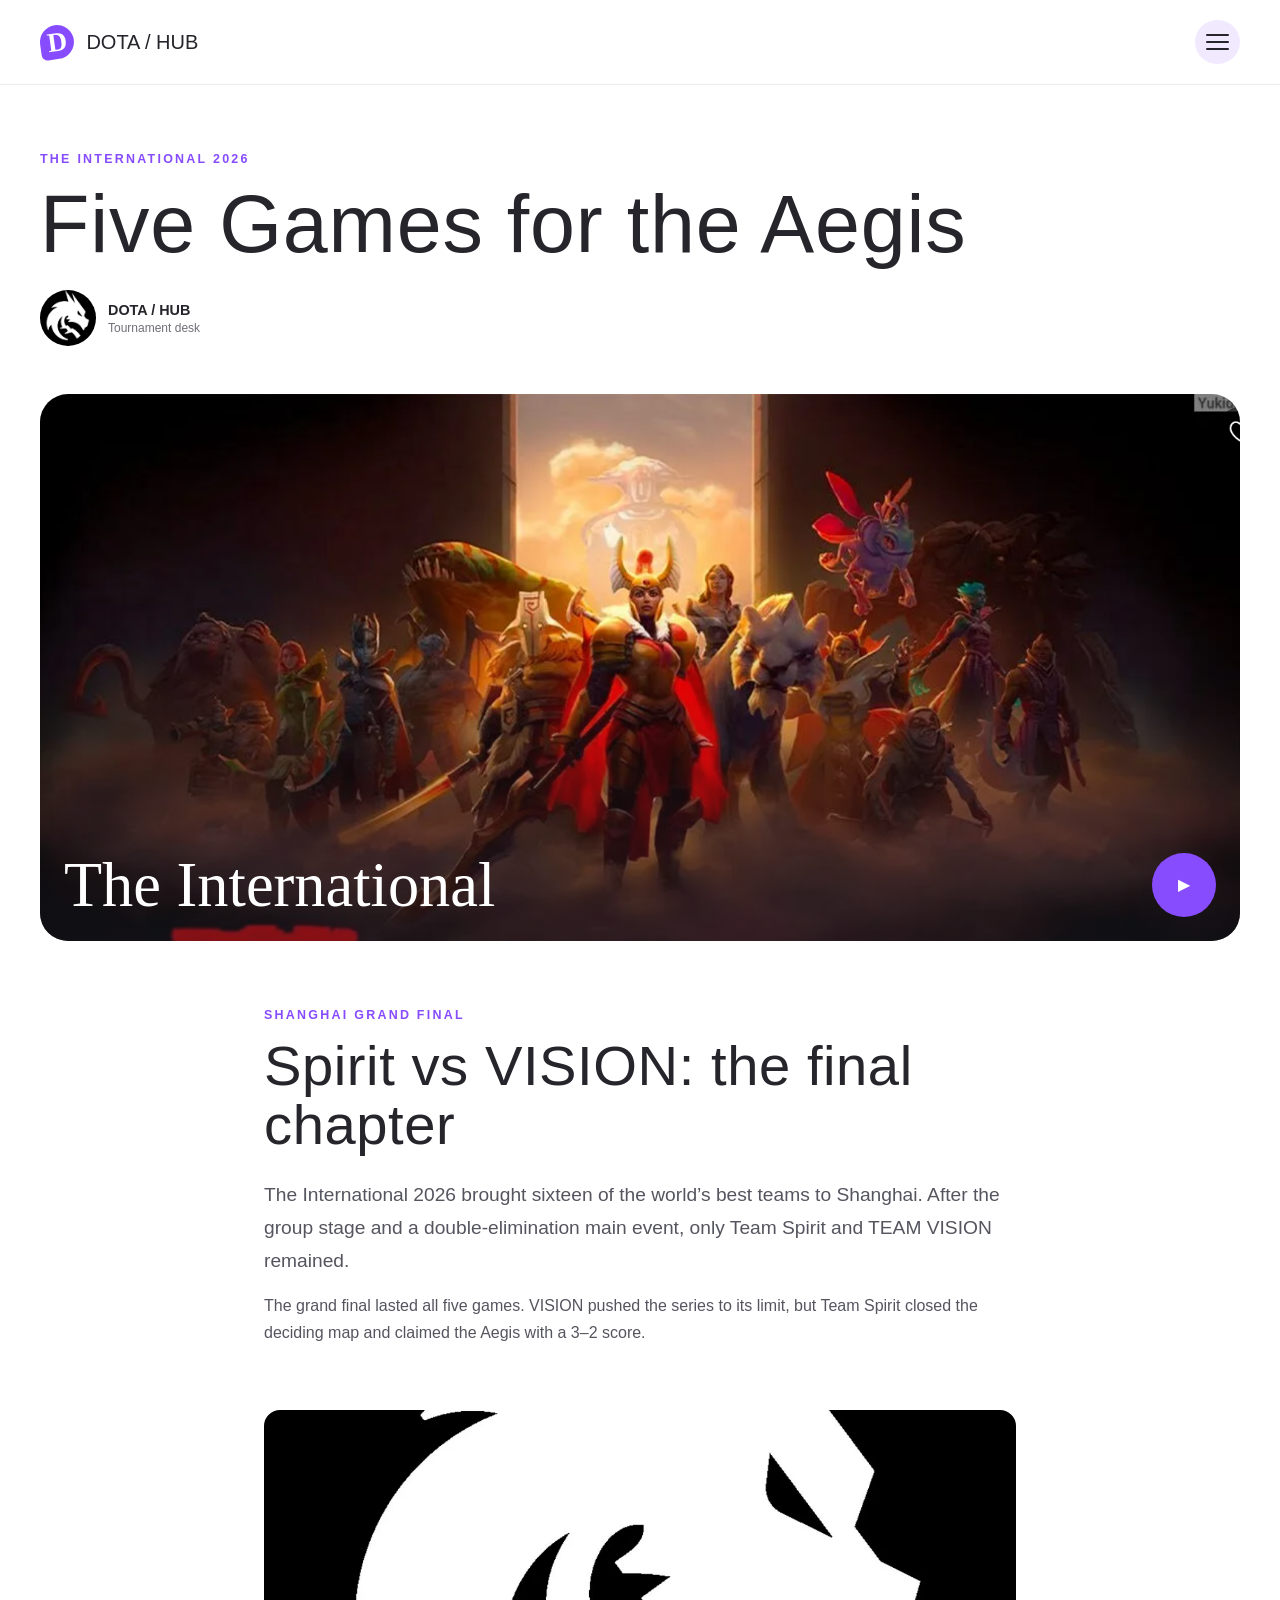
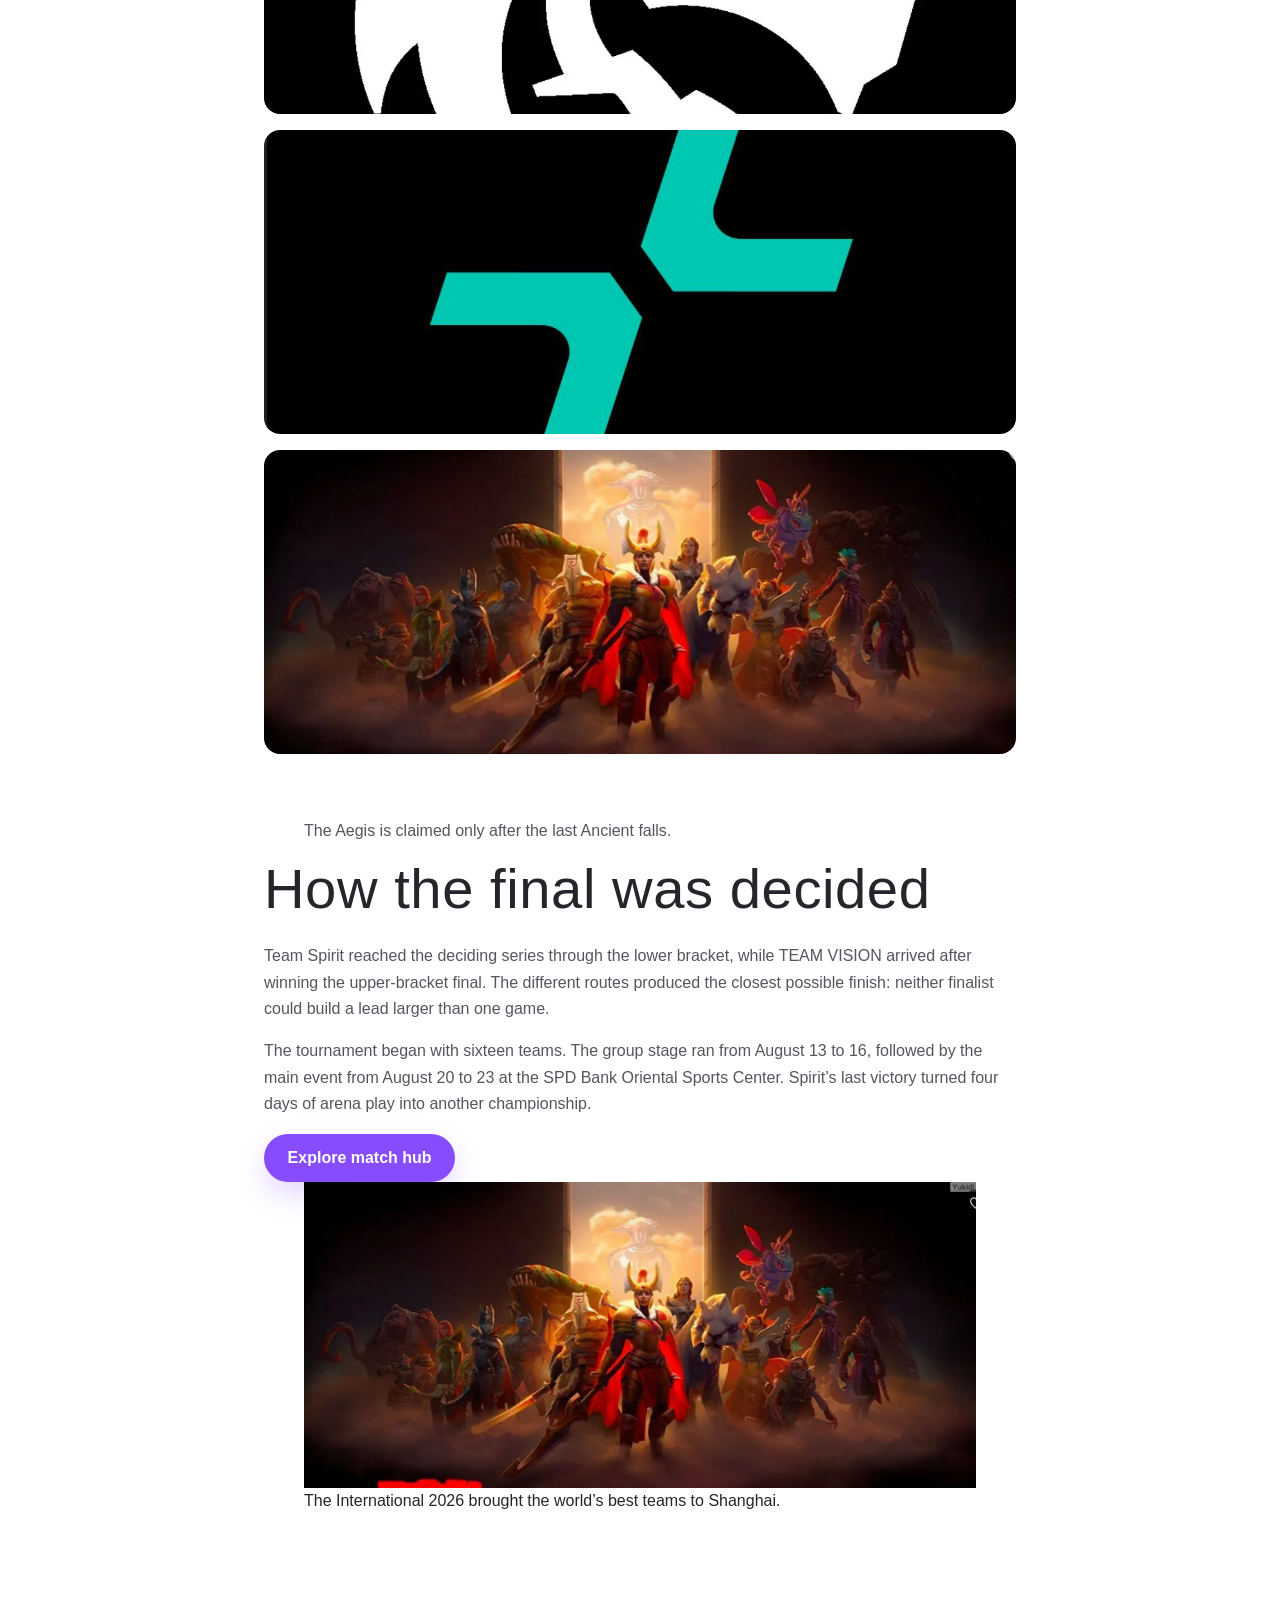
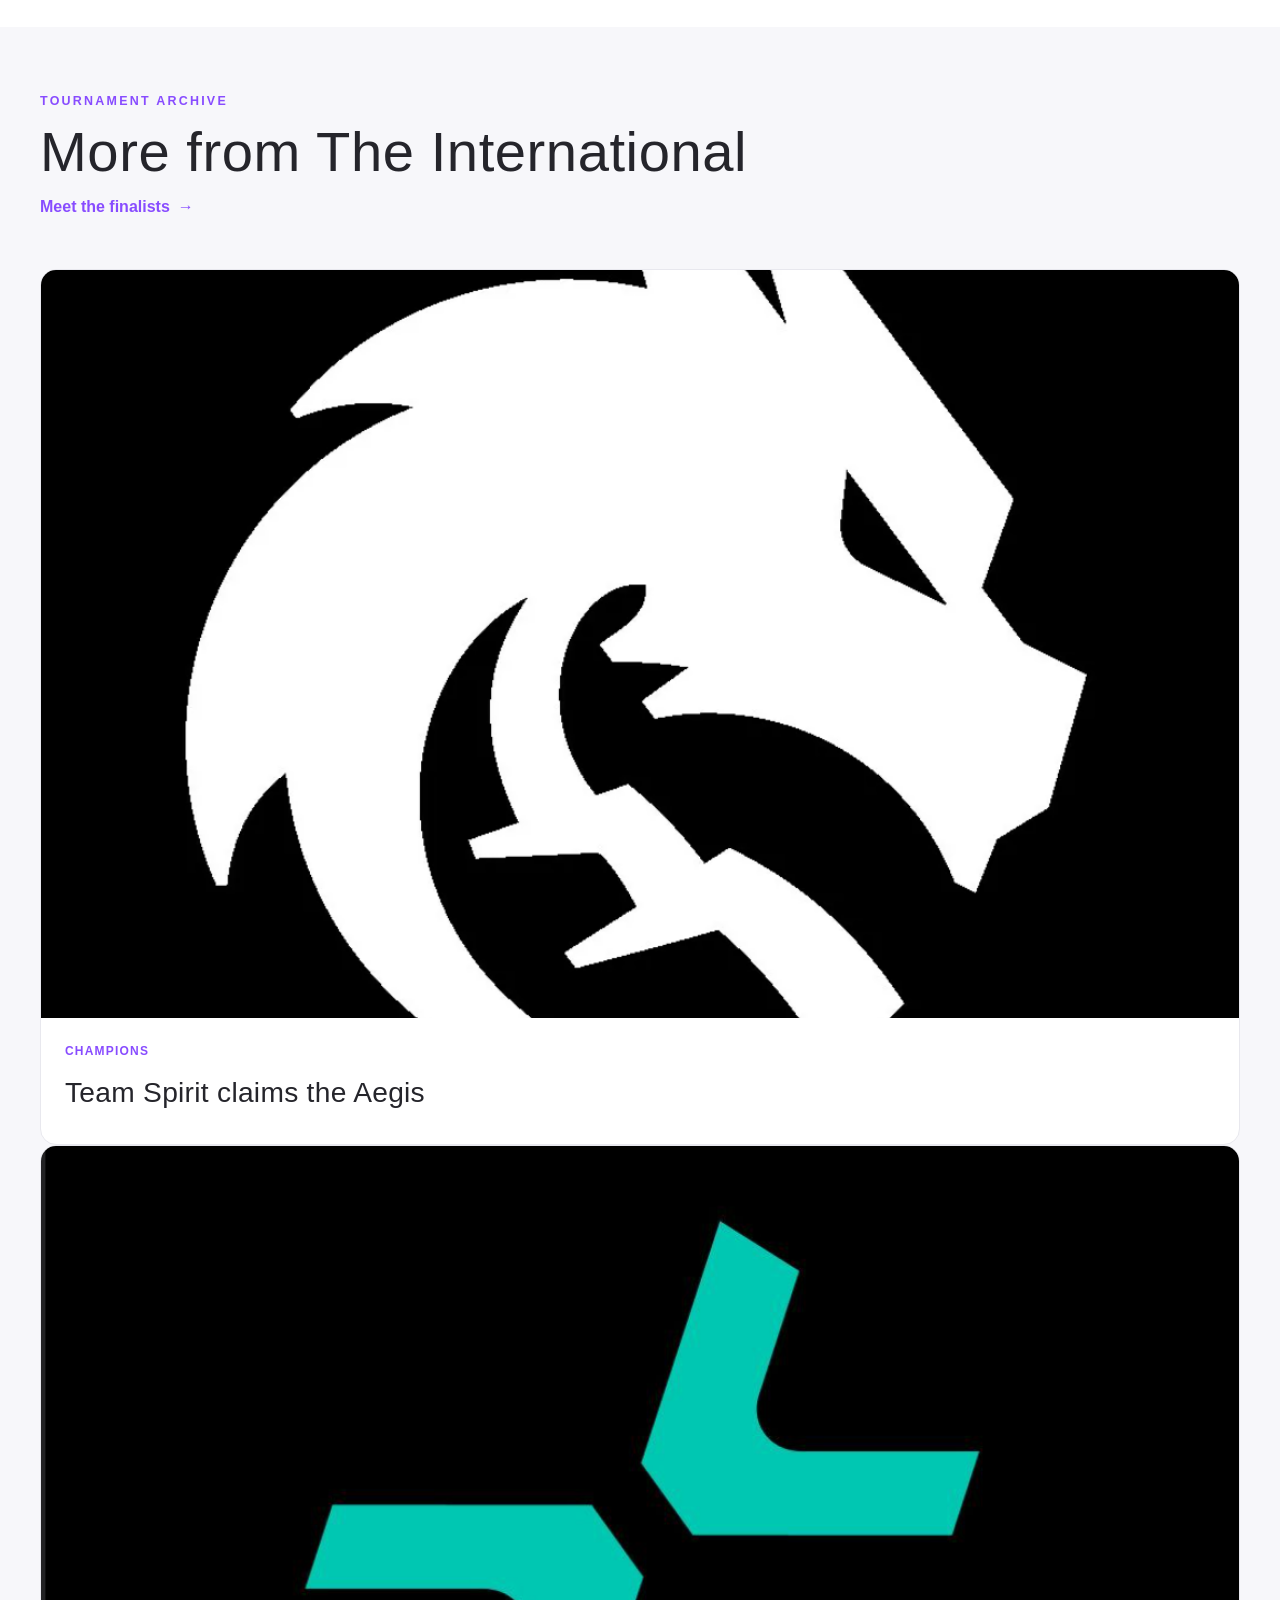
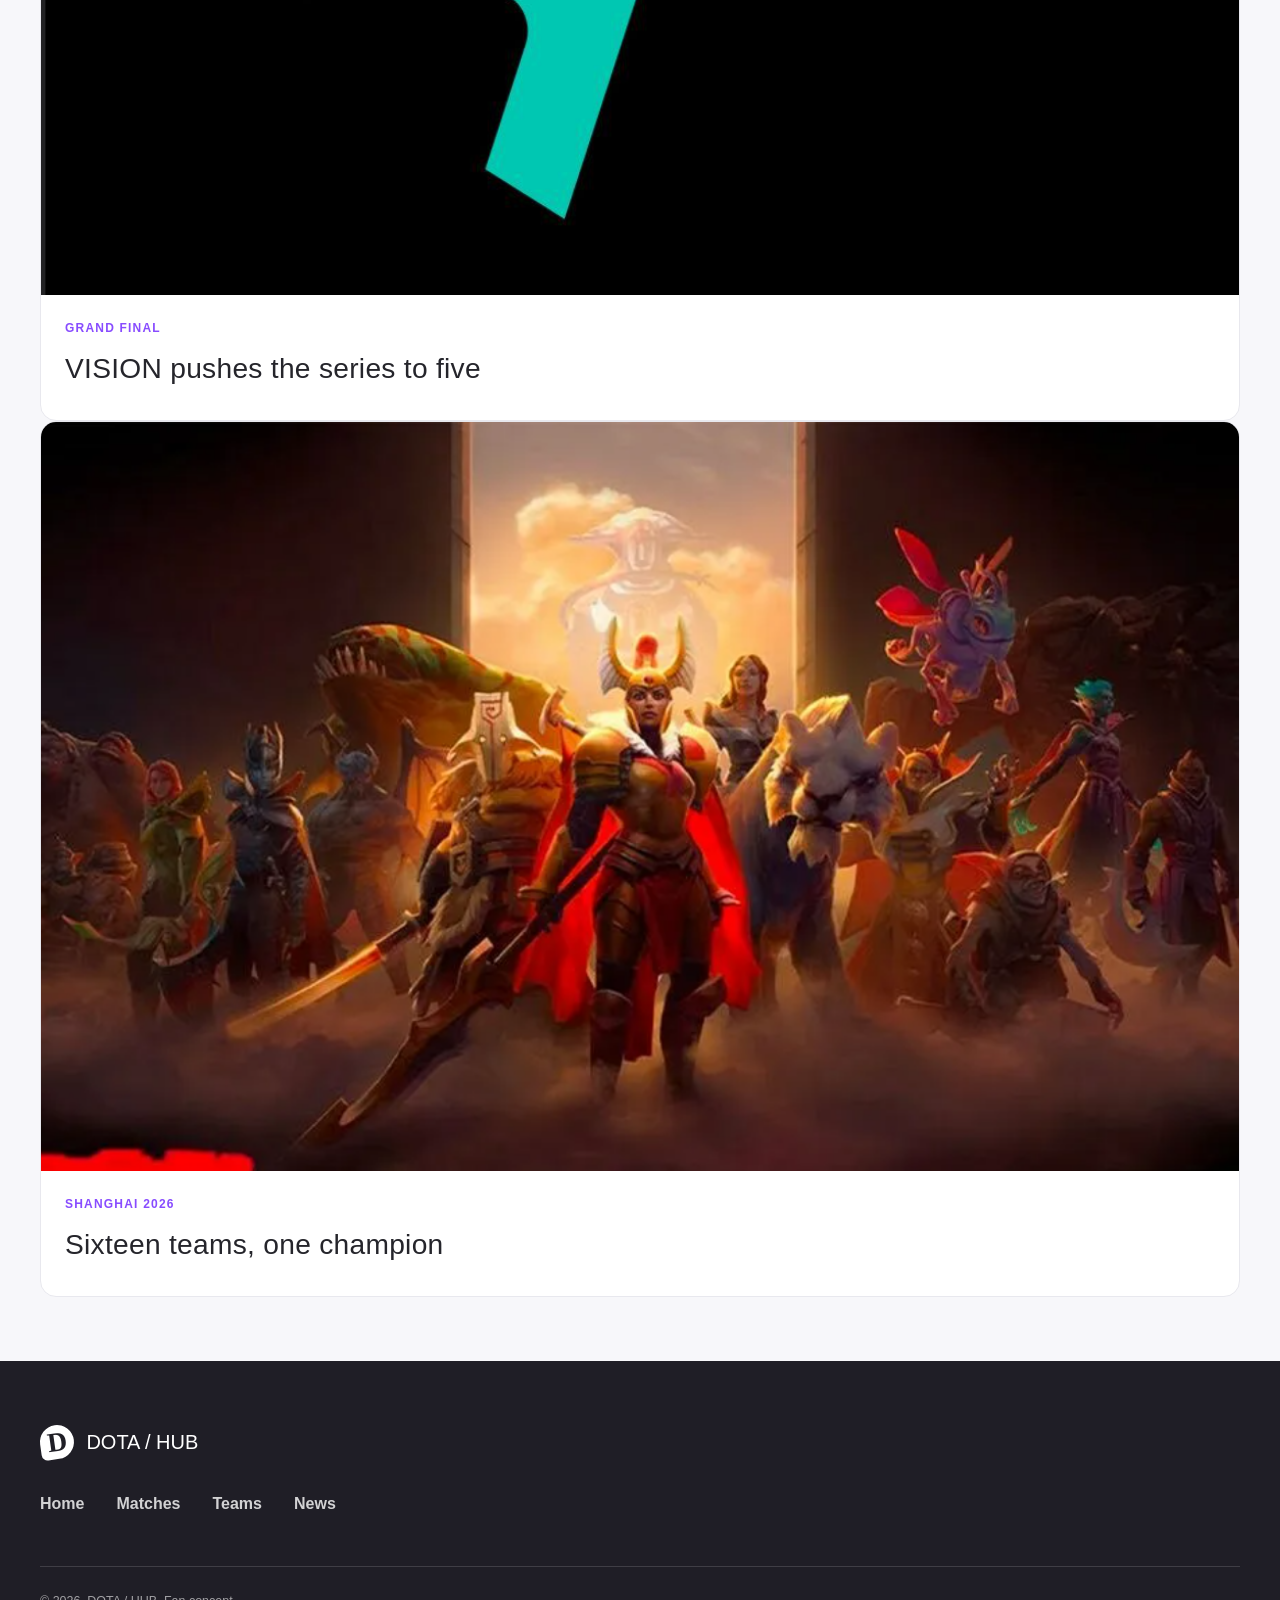
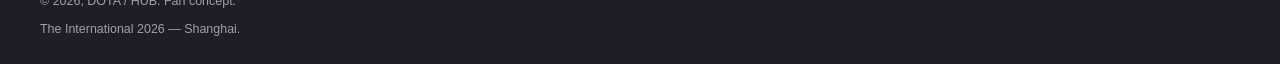
==== commit c3aca3dc: "feat: retheme article details and related stories" ====
--- a/blog.html
+++ b/blog.html
@@ -3,8 +3,8 @@
 <head>
   <meta charset="utf-8">
   <meta name="viewport" content="width=device-width, initial-scale=1">
-  <meta name="description" content="A Talking Travel story about a week in Switzerland.">
-  <title>Hello Switzerland! — Talking Travel</title>
+  <meta name="description" content="The International 2026 grand final recap: Team Spirit versus TEAM VISION in Shanghai.">
+  <title>The International 2026 Final — DOTA / HUB</title>
   <link rel="preconnect" href="https://fonts.googleapis.com">
   <link rel="preconnect" href="https://fonts.gstatic.com" crossorigin>
   <link href="https://fonts.googleapis.com/css2?family=Caveat:wght@600&family=Changa+One:ital@0;1&family=Inter:wght@400;500;600;700&display=swap" rel="stylesheet">
@@ -15,25 +15,25 @@
 
   <header class="site-header">
     <div class="container site-header__inner">
-      <a class="logo" href="./index.html" aria-label="Talking Travel home">
-        <span class="logo__mark" aria-hidden="true">T</span>
-        <span>Talking Travel</span>
+      <a class="logo" href="./index.html" aria-label="DOTA HUB home">
+        <span class="logo__mark" aria-hidden="true">D</span>
+        <span>DOTA / HUB</span>
       </a>
 
       <nav class="site-nav site-nav--desktop" aria-label="Main navigation">
         <ul class="site-nav__list">
           <li><a class="site-nav__link" href="./index.html">Home</a></li>
-          <li><a class="site-nav__link is-active" href="./blog.html" aria-current="page">Story</a></li>
-          <li><a class="site-nav__link" href="./index.html#gallery">Gallery</a></li>
-          <li><a class="site-nav__link" href="#contact">Contact Us</a></li>
+          <li><a class="site-nav__link" href="./index.html#matches">Matches</a></li>
+          <li><a class="site-nav__link" href="./index.html#teams">Teams</a></li>
+          <li><a class="site-nav__link is-active" href="./blog.html" aria-current="page">News</a></li>
         </ul>
       </nav>
 
       <nav class="site-header__actions" aria-label="Quick actions">
-        <a class="icon-link" href="#search" aria-label="Search">
+        <a class="icon-link" href="#related-title" aria-label="Open related tournament stories">
           <svg viewBox="0 0 24 24" fill="none" stroke="currentColor" stroke-linecap="round" stroke-width="1.8" aria-hidden="true"><circle cx="11" cy="11" r="6.5"></circle><path d="m16 16 4 4"></path></svg>
         </a>
-        <a class="avatar-link" href="#author" aria-label="Open author profile"><img src="./img/author.jpg" alt="" width="320" height="480"></a>
+        <a class="avatar-link" href="#author" aria-label="Open tournament desk"><img src="./img/team-spirit-logo.png" alt="" width="1080" height="1080"></a>
       </nav>
 
       <details class="mobile-menu">
@@ -41,9 +41,9 @@
         <nav aria-label="Mobile navigation">
           <ul>
             <li><a href="./index.html">Home</a></li>
-            <li><a href="./blog.html" aria-current="page">Story</a></li>
-            <li><a href="./index.html#gallery">Gallery</a></li>
-            <li><a href="#contact">Contact Us</a></li>
+            <li><a href="./index.html#matches">Matches</a></li>
+            <li><a href="./index.html#teams">Teams</a></li>
+            <li><a href="./blog.html" aria-current="page">News</a></li>
           </ul>
         </nav>
       </details>
@@ -54,49 +54,49 @@
     <article class="article">
       <header class="article-header container">
         <div>
-          <p class="eyebrow">Popular destinations</p>
-          <h1>Hello Switzerland!</h1>
+          <p class="eyebrow">The International 2026</p>
+          <h1>Five Games for the Aegis</h1>
         </div>
         <div class="author" id="author">
-          <img src="./img/author.jpg" alt="Portrait of Darrell Steward" width="320" height="480">
-          <p><strong>Darrell Steward</strong><span>Author / Photographer</span></p>
+          <img src="./img/team-spirit-logo.png" alt="Team Spirit logo" width="1080" height="1080">
+          <p><strong>DOTA / HUB</strong><span>Tournament desk</span></p>
         </div>
       </header>
 
       <figure class="article-hero container">
-        <img src="./img/matterhorn.jpg" alt="Traveler standing in front of the Matterhorn" width="920" height="613">
-        <a class="article-hero__play" href="#swiss-story" aria-label="Play story highlights">▶</a>
-        <figcaption>The Matterhorn</figcaption>
+        <img src="./img/dota-heroes.png" alt="Dota 2 heroes in The International event artwork" width="1612" height="734">
+        <a class="article-hero__play" href="#final-recap" aria-label="Open grand final recap">▶</a>
+        <figcaption>The International</figcaption>
       </figure>
 
-      <div class="article-body container" id="swiss-story">
+      <div class="article-body container" id="final-recap">
         <section aria-labelledby="story-title">
-          <p class="eyebrow">A week above the clouds</p>
-          <h2 id="story-title">Our Swiss adventure story</h2>
-          <p class="article-lead">There are trips you remember by dates, and there are trips you remember by a feeling. Switzerland gave us cold mornings, long paths and the sort of silence that makes every sound feel important.</p>
-          <p>We arrived in Zermatt before the streets were busy. From the station, the mountain appeared between the roofs for only a second, then disappeared behind the clouds. That brief view was enough to set the pace for the whole week: walk slowly, look twice and never assume the best moment has already passed.</p>
+          <p class="eyebrow">Shanghai grand final</p>
+          <h2 id="story-title">Spirit vs VISION: the final chapter</h2>
+          <p class="article-lead">The International 2026 brought sixteen of the world’s best teams to Shanghai. After the group stage and a double-elimination main event, only Team Spirit and TEAM VISION remained.</p>
+          <p>The grand final lasted all five games. VISION pushed the series to its limit, but Team Spirit closed the deciding map and claimed the Aegis with a 3–2 score.</p>
         </section>
 
-        <div class="article-gallery" role="group" aria-label="Photographs from Switzerland">
-          <img class="article-gallery__tall" src="./img/swiss-peaks.jpg" alt="Snow-covered ridge seen from a hiking path" width="954" height="636" loading="lazy">
-          <img src="./img/forest.jpg" alt="Misty forest on a mountain slope" width="381" height="572" loading="lazy">
-          <img src="./img/alpine-village.jpg" alt="Alpine village beneath snowy peaks" width="480" height="319" loading="lazy">
+        <div class="article-gallery" role="group" aria-label="The International 2026 finalists">
+          <img class="article-gallery__tall" src="./img/team-spirit-logo.png" alt="Team Spirit logo" width="1080" height="1080" loading="lazy">
+          <img src="./img/vision-logo.png" alt="TEAM VISION logo" width="1080" height="1080" loading="lazy">
+          <img src="./img/dota-heroes.png" alt="Dota 2 heroes prepared for battle" width="1612" height="734" loading="lazy">
         </div>
 
         <blockquote class="article-quote">
-          <p>One of the best hikes we’ve done so far — not because it was the longest, but because every turn changed the view.</p>
+          <p>The Aegis is claimed only after the last Ancient falls.</p>
         </blockquote>
 
         <section aria-labelledby="route-title">
-          <h2 id="route-title">The route we would walk again</h2>
-          <p>Our favorite day started beside the forest and climbed toward the cable-car station. The route was clear, but the weather changed quickly. We kept an extra layer close, stopped for water before every steep section and left enough time to return before dusk.</p>
-          <p>The practical details mattered: comfortable boots, offline maps and a flexible plan. Still, the strongest memory is simple — eating lunch on a quiet ridge while the clouds moved below us.</p>
-          <a class="button button--primary" href="./index.html#gallery">View full gallery</a>
+          <h2 id="route-title">How the final was decided</h2>
+          <p>Team Spirit reached the deciding series through the lower bracket, while TEAM VISION arrived after winning the upper-bracket final. The different routes produced the closest possible finish: neither finalist could build a lead larger than one game.</p>
+          <p>The tournament began with sixteen teams. The group stage ran from August 13 to 16, followed by the main event from August 20 to 23 at the SPD Bank Oriental Sports Center. Spirit’s last victory turned four days of arena play into another championship.</p>
+          <a class="button button--primary" href="./index.html#matches">Explore match hub</a>
         </section>
 
         <figure class="article-wide-image">
-          <img src="./img/railway.jpg" alt="Red train crossing a stone viaduct in the Alps" width="554" height="693" loading="lazy">
-          <figcaption>The railway made even the journey between towns part of the story.</figcaption>
+          <img src="./img/dota-heroes.png" alt="Dota 2 heroes featured in The International artwork" width="1612" height="734" loading="lazy">
+          <figcaption>The International 2026 brought the world’s best teams to Shanghai.</figcaption>
         </figure>
       </div>
     </article>
@@ -104,13 +104,13 @@
     <section class="related-stories section section--tint" aria-labelledby="related-title">
       <div class="container">
         <div class="section-heading">
-          <div><p class="eyebrow">Keep exploring</p><h2 id="related-title">Stories you may also like</h2></div>
-          <a class="text-link" href="./index.html#gallery">See the gallery <span aria-hidden="true">→</span></a>
+          <div><p class="eyebrow">Tournament archive</p><h2 id="related-title">More from The International</h2></div>
+          <a class="text-link" href="./index.html#teams">Meet the finalists <span aria-hidden="true">→</span></a>
         </div>
         <ul class="related-grid">
-          <li><article class="story-card"><img src="./img/kyoto.jpg" alt="Historic street in Kyoto" width="480" height="320" loading="lazy"><div class="story-card__body"><p class="story-card__meta">Kyoto, Japan</p><h3><a href="./blog.html">Finding calm after sunset</a></h3></div></article></li>
-          <li><article class="story-card"><img src="./img/lofoten.jpg" alt="Snow-covered Lofoten village" width="480" height="320" loading="lazy"><div class="story-card__body"><p class="story-card__meta">Lofoten, Norway</p><h3><a href="./blog.html">A week in the northern light</a></h3></div></article></li>
-          <li><article class="story-card"><img src="./img/resort.jpg" alt="Wooden lodge beside a swimming pool" width="480" height="320" loading="lazy"><div class="story-card__body"><p class="story-card__meta">Bali, Indonesia</p><h3><a href="./blog.html">A slower kind of weekend</a></h3></div></article></li>
+          <li><article class="story-card"><img src="./img/team-spirit-logo.png" alt="Team Spirit logo" width="1080" height="1080" loading="lazy"><div class="story-card__body"><p class="story-card__meta">Champions</p><h3><a href="./blog.html">Team Spirit claims the Aegis</a></h3></div></article></li>
+          <li><article class="story-card"><img src="./img/vision-logo.png" alt="TEAM VISION logo" width="1080" height="1080" loading="lazy"><div class="story-card__body"><p class="story-card__meta">Grand final</p><h3><a href="./blog.html">VISION pushes the series to five</a></h3></div></article></li>
+          <li><article class="story-card"><img src="./img/dota-heroes.png" alt="Dota 2 heroes in event artwork" width="1612" height="734" loading="lazy"><div class="story-card__body"><p class="story-card__meta">Shanghai 2026</p><h3><a href="./blog.html">Sixteen teams, one champion</a></h3></div></article></li>
         </ul>
       </div>
     </section>
@@ -118,17 +118,17 @@
 
   <footer class="site-footer" id="contact">
     <div class="container site-footer__top">
-      <a class="logo logo--light" href="./index.html"><span class="logo__mark" aria-hidden="true">T</span><span>Talking Travel</span></a>
+      <a class="logo logo--light" href="./index.html"><span class="logo__mark" aria-hidden="true">D</span><span>DOTA / HUB</span></a>
       <nav aria-label="Footer navigation">
         <ul class="site-footer__links">
           <li><a href="./index.html">Home</a></li>
-          <li><a href="./blog.html">Blog</a></li>
-          <li><a href="./index.html#gallery">Gallery</a></li>
-          <li><a href="mailto:hello@talkingtravel.example">Contact Us</a></li>
+          <li><a href="./index.html#matches">Matches</a></li>
+          <li><a href="./index.html#teams">Teams</a></li>
+          <li><a href="./blog.html">News</a></li>
         </ul>
       </nav>
     </div>
-    <div class="container site-footer__bottom"><p>© 2026, Talking Travel. All Rights Reserved.</p><p>Made for people who love the road.</p></div>
+    <div class="container site-footer__bottom"><p>© 2026, DOTA / HUB. Fan concept.</p><p>The International 2026 — Shanghai.</p></div>
   </footer>
 </body>
 </html>
--- a/css/style.css
+++ b/css/style.css
@@ -201,14 +201,6 @@
   transform: translateY(0);
 }
 
-.button:disabled,
-.button[aria-disabled="true"] {
-  cursor: not-allowed;
-  opacity: 0.5;
-  transform: none;
-  box-shadow: none;
-}
-
 .text-link {
   display: inline-flex;
   gap: var(--space-2);
@@ -326,6 +318,10 @@
 
 .icon-link svg {
   width: 1.3rem;
+  fill: none;
+  stroke: currentColor;
+  stroke-linecap: round;
+  stroke-width: 1.8;
 }
 
 .avatar-link {
@@ -892,8 +888,7 @@
   margin: 0;
   color: #fff;
   font-family: var(--font-script);
-  max-width: calc(100% - 5.5rem);
-  font-size: clamp(1.8rem, 1.25rem + 3vw, 4.8rem);
+  font-size: clamp(2.25rem, 1.5rem + 3vw, 4.8rem);
   line-height: 1;
 }
 
@@ -947,252 +942,6 @@
   height: 19rem;
   object-fit: cover;
   border-radius: var(--radius-m);
-}
-
-.article-quote {
-  position: relative;
-  margin: var(--space-8) 0;
-  padding: var(--space-7) var(--space-5) var(--space-6);
-  border-radius: var(--radius-l);
-  background: var(--color-accent-soft);
-}
-
-.article-quote::before {
-  position: absolute;
-  top: -1.25rem;
-  left: var(--space-5);
-  color: var(--color-accent);
-  content: "“";
-  font-family: var(--font-display);
-  font-size: 5rem;
-  line-height: 1;
-}
-
-.article-quote p {
-  margin: 0;
-  color: var(--color-text) !important;
-  font-family: var(--font-display);
-  font-size: clamp(1.5rem, 1.2rem + 1.4vw, 2.25rem);
-  line-height: 1.35;
-}
-
-.article-wide-image {
-  margin: var(--space-8) 0 0;
-}
-
-.article-wide-image img {
-  width: 100%;
-  max-height: 36rem;
-  object-fit: cover;
-  border-radius: var(--radius-l);
-}
-
-.article-wide-image figcaption {
-  margin-top: var(--space-3);
-  color: var(--color-muted);
-  font-size: 0.82rem;
-  text-align: center;
-}
-
-.related-grid {
-  display: grid;
-  gap: var(--space-5);
-}
-
-.related-grid .story-card {
-  height: 100%;
-}
-
-.related-grid .story-card__body {
-  min-height: 9.5rem;
-}
-
-@media (min-width: 48em) {
-  .container {
-    width: min(calc(100% - 4rem), var(--container));
-  }
-
-  .section {
-    padding-block: var(--space-9);
-  }
-
-  .site-nav--desktop {
-    display: block;
-  }
-
-  .site-header__actions {
-    display: flex;
-  }
-
-  .mobile-menu {
-    display: none;
-  }
-
-  .hero {
-    padding-block: var(--space-7) var(--space-9);
-  }
-
-  .hero__layout {
-    display: grid;
-    grid-template-columns: repeat(12, 1fr);
-    align-items: center;
-  }
-
-  .hero__media {
-    grid-column: 5 / -1;
-    grid-row: 1;
-    min-height: 38rem;
-  }
-
-  .hero__media img {
-    height: 38rem;
-  }
-
-  .hero__card {
-    grid-column: 1 / 7;
-    grid-row: 1;
-    width: auto;
-    margin: 0;
-    padding: var(--space-7);
-  }
-
-  .split-layout {
-    grid-template-columns: 0.85fr 1.15fr;
-  }
-
-  .section-heading {
-    flex-direction: row;
-    align-items: end;
-    justify-content: space-between;
-  }
-
-  .destination-grid {
-    grid-template-columns: 5fr 7fr;
-    grid-template-rows: repeat(2, 18rem);
-  }
-
-  .destination-grid li:first-child {
-    grid-row: 1 / 3;
-  }
-
-  .destination-card,
-  .destination-card--tall {
-    min-height: 100%;
-  }
-
-  .community__layout {
-    grid-template-columns: 1.1fr 0.9fr;
-  }
-
-  .story-form__layout {
-    grid-template-columns: 0.75fr 1.25fr;
-  }
-
-  .field-row {
-    grid-template-columns: repeat(2, 1fr);
-  }
-
-  .story-form__card {
-    padding: var(--space-6);
-  }
-
-  .story-grid {
-    grid-template-columns: 1.18fr 0.82fr;
-  }
-
-  .story-card--featured {
-    min-height: 36rem;
-  }
-
-  .story-card--featured > img {
-    height: 68%;
-    aspect-ratio: auto;
-  }
-
-  .site-footer__top,
-  .site-footer__bottom {
-    flex-direction: row;
-    align-items: center;
-    justify-content: space-between;
-  }
-
-  .article-header {
-    grid-template-columns: 1fr auto;
-    align-items: end;
-  }
-
-  .article-gallery {
-    grid-template-columns: 1.1fr 0.9fr;
-    grid-template-rows: repeat(2, 15rem);
-  }
-
-  .article-gallery img {
-    height: 100%;
-  }
-
-  .article-gallery__tall {
-    grid-row: 1 / 3;
-  }
-
-  .article-quote {
-    padding: var(--space-8) var(--space-7) var(--space-7);
-  }
-
-  .related-grid {
-    grid-template-columns: repeat(3, minmax(0, 1fr));
-  }
-}
-
-@media (min-width: 64em) {
-  .site-header__inner {
-    min-height: 6rem;
-  }
-
-  .site-nav__list {
-    gap: var(--space-7);
-  }
-
-  .hero__media,
-  .hero__media img {
-    min-height: 43rem;
-    height: 43rem;
-  }
-
-  .hero__card {
-    grid-column: 1 / 7;
-    padding: var(--space-8);
-  }
-
-  .community__collage {
-    min-height: 36rem;
-  }
-
-  .community__photo--main {
-    height: 29rem;
-  }
-
-  .community__photo--small {
-    height: 19rem;
-  }
-
-  .story-form__card {
-    padding: var(--space-7);
-  }
-
-  .article-header {
-    margin-top: var(--space-5);
-  }
-
-  .article-hero figcaption {
-    bottom: var(--space-7);
-    left: var(--space-7);
-  }
-
-  .article-hero__play {
-    right: var(--space-7);
-    bottom: var(--space-7);
-    width: 4.75rem;
-  }
 }
 
 @media (prefers-reduced-motion: reduce) {
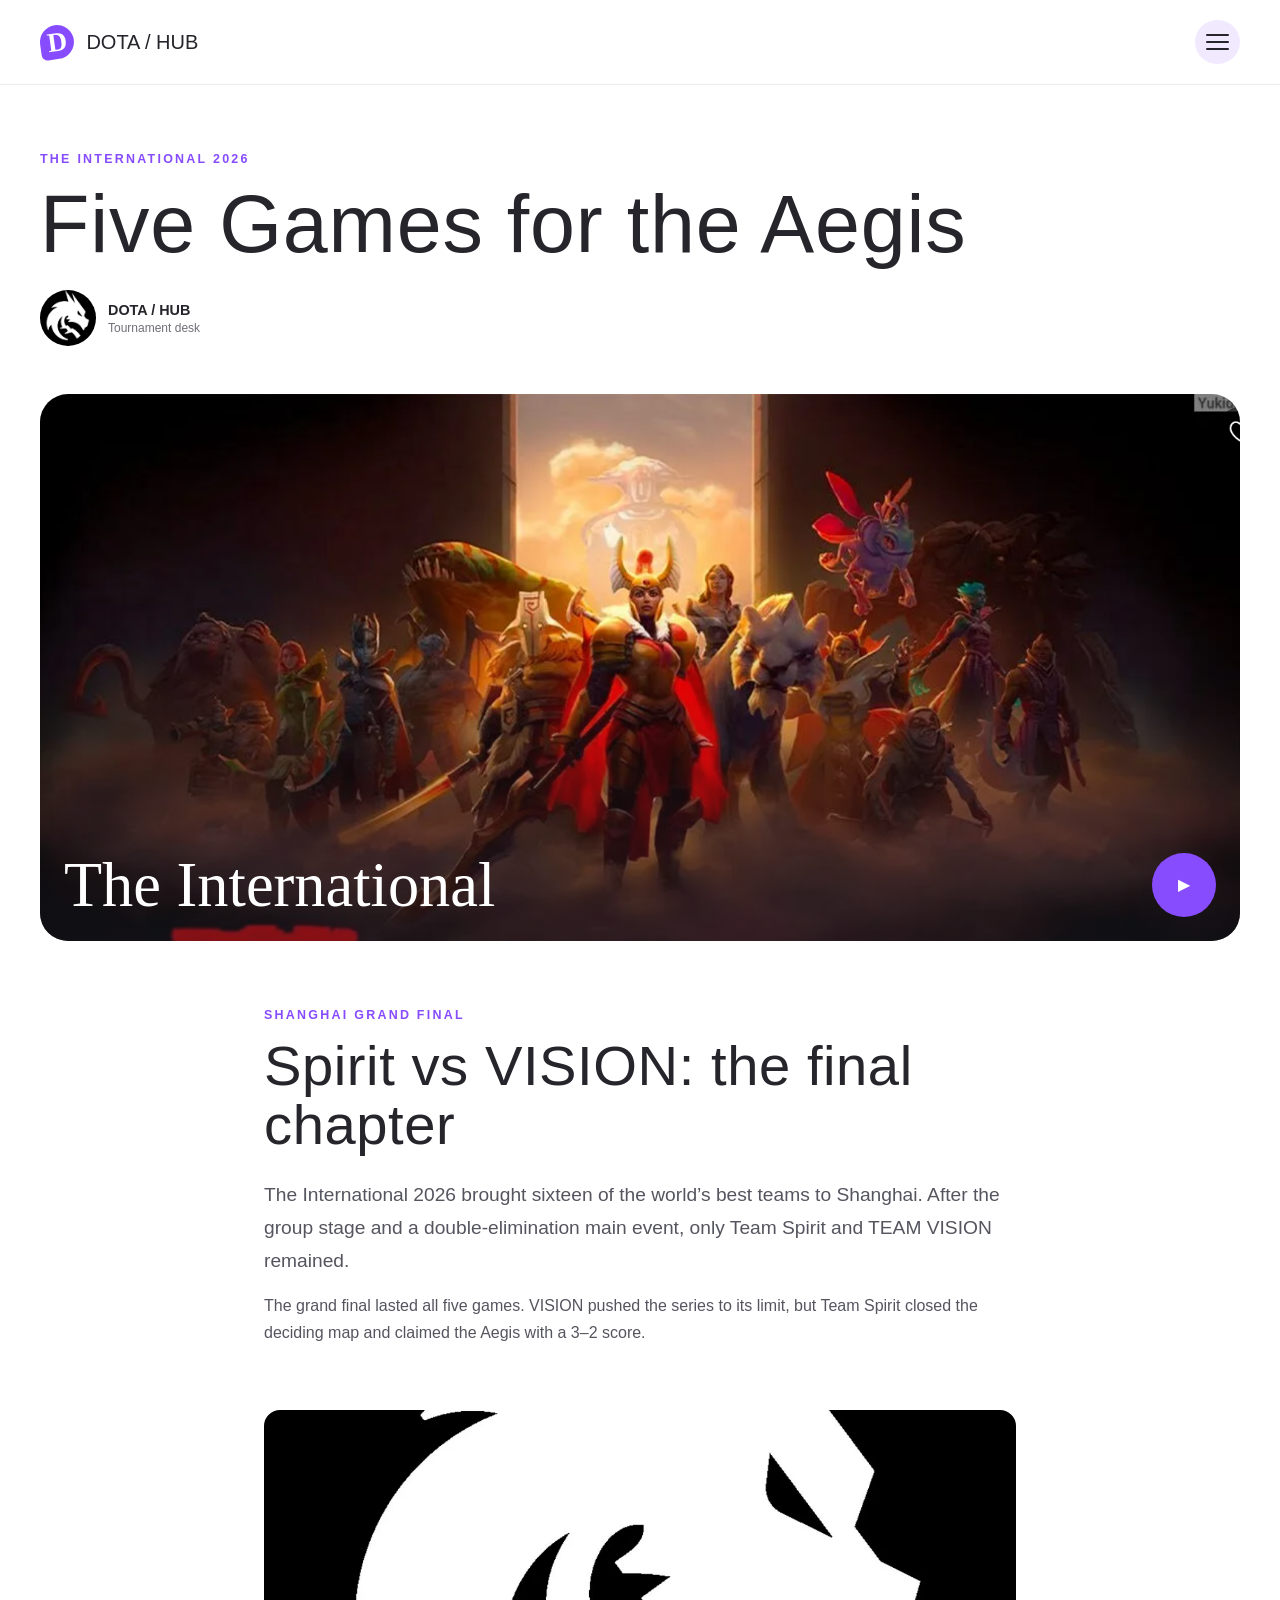
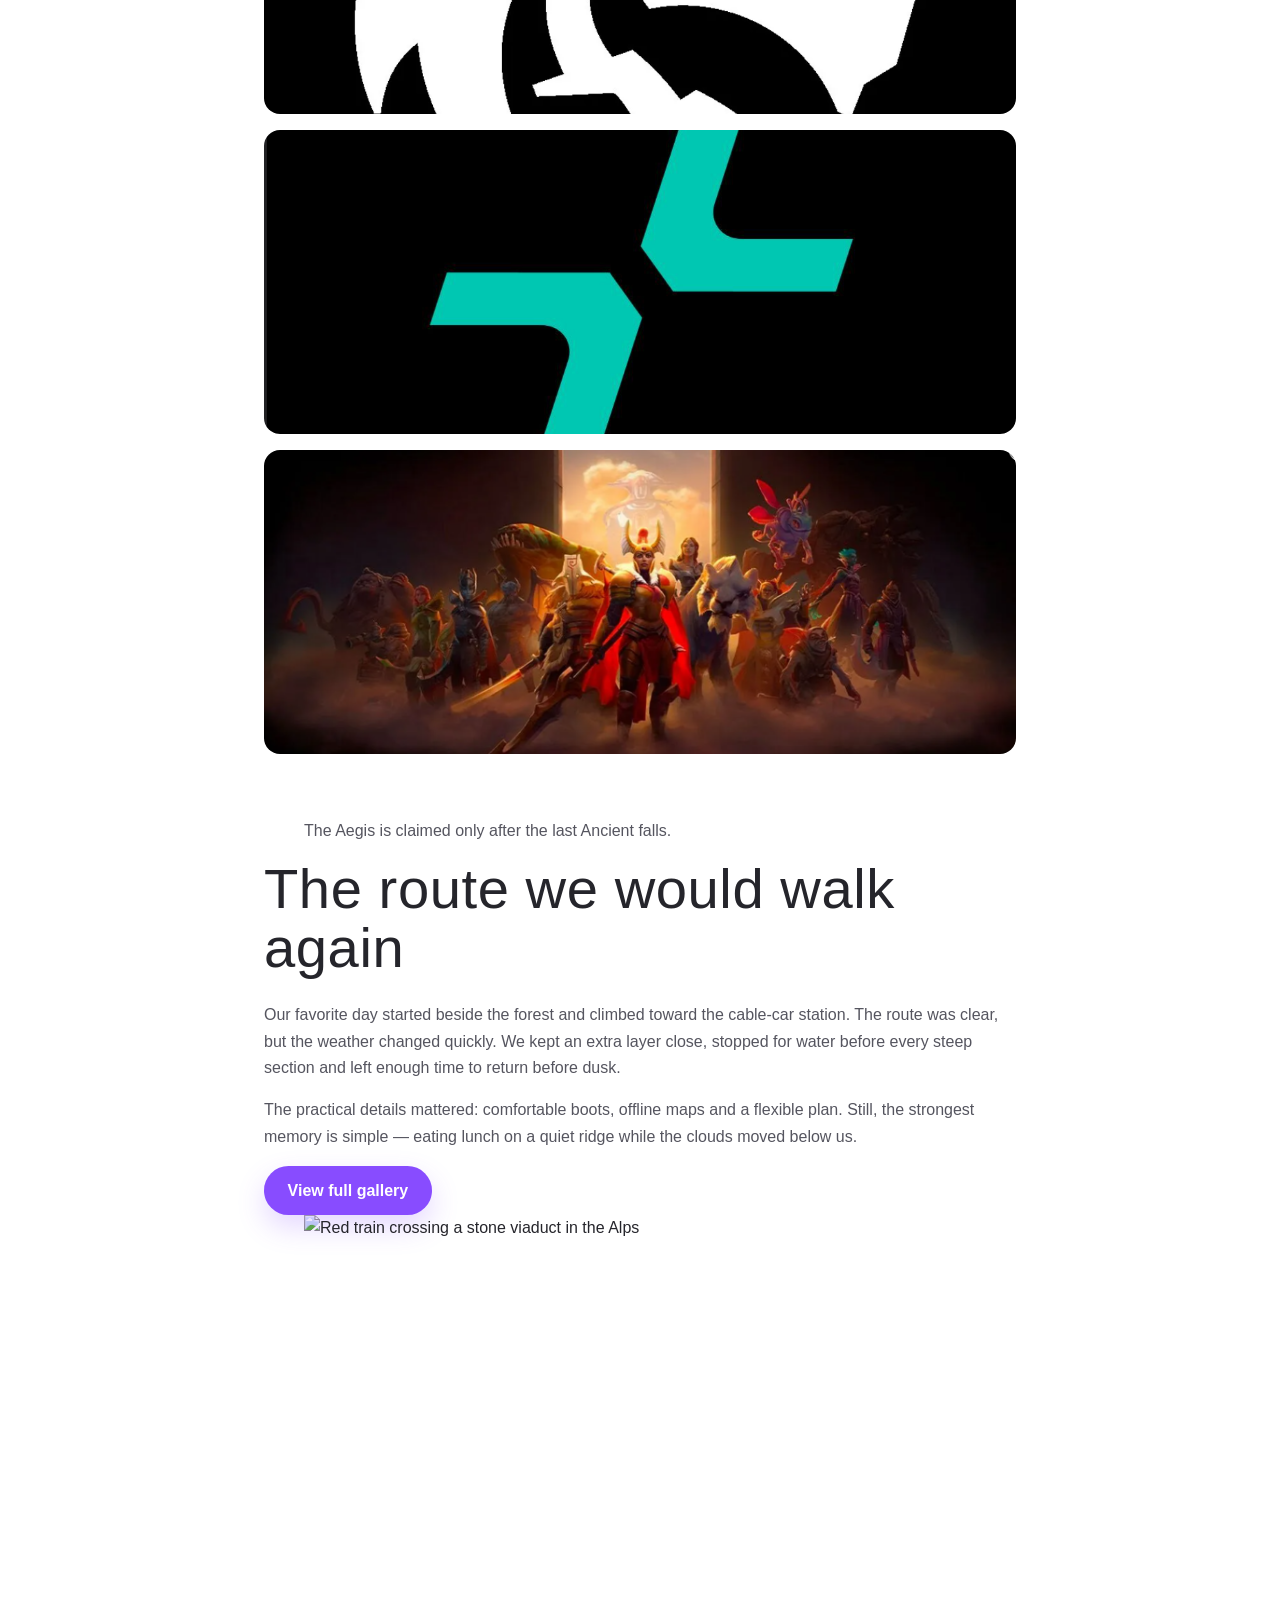
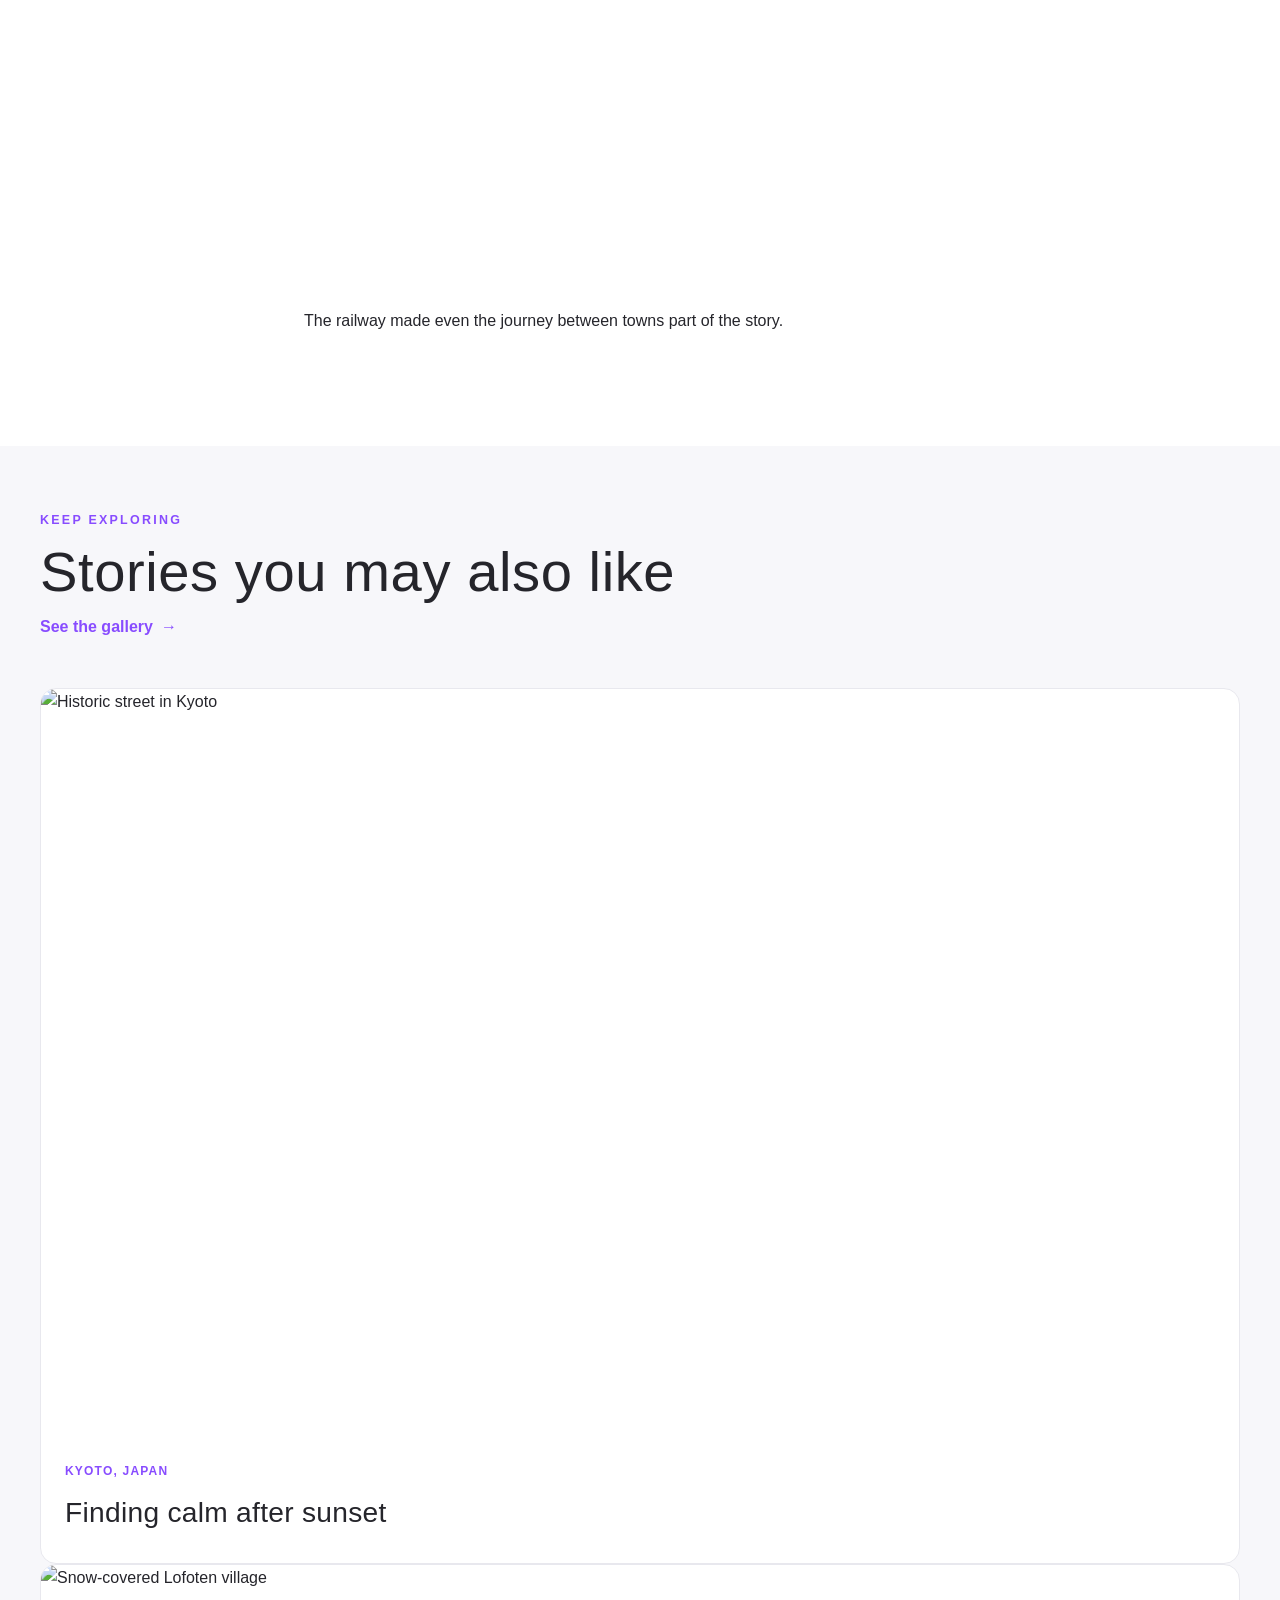
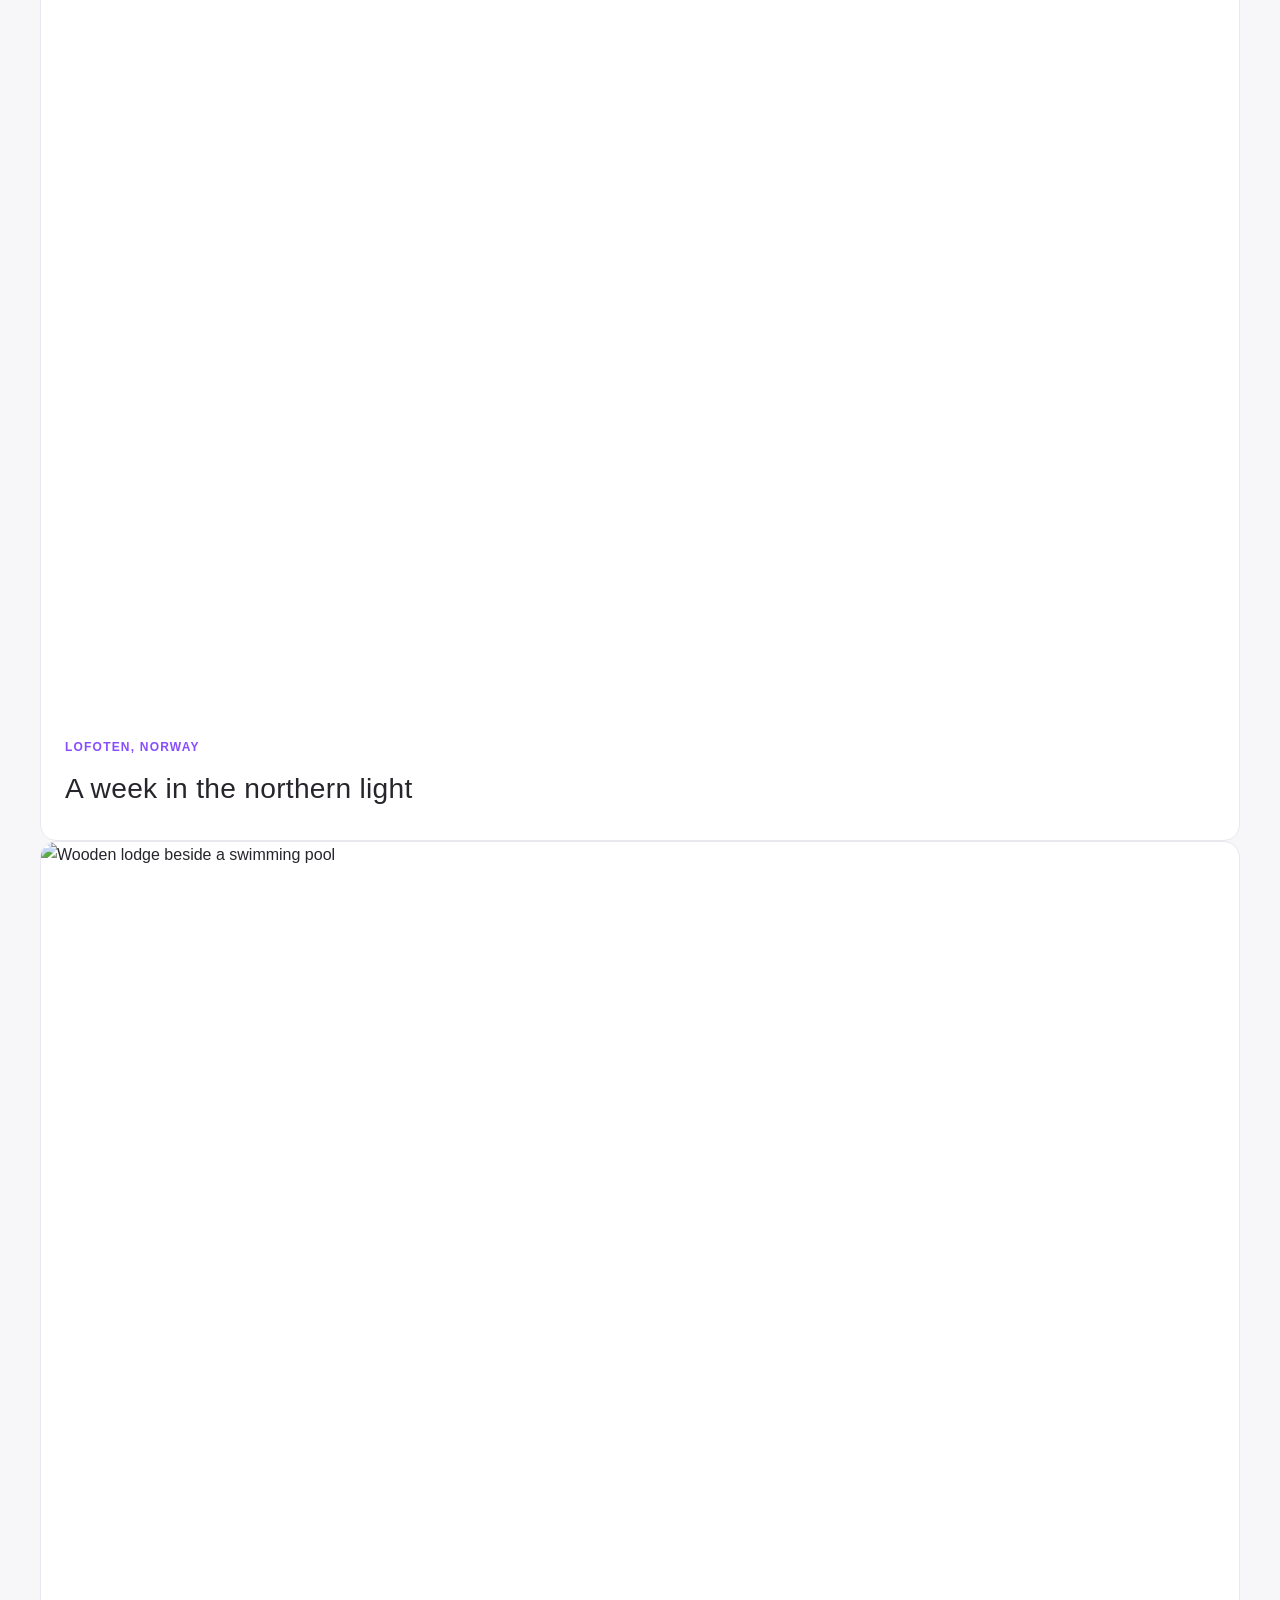
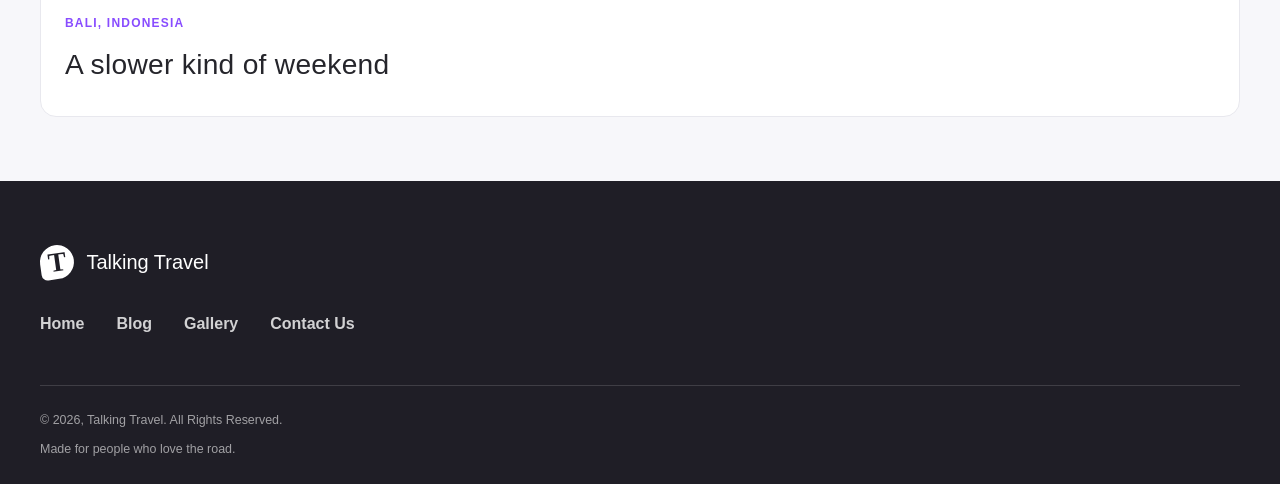
==== commit af7bd444: "feat: retheme article header and final recap" ====
--- a/blog.html
+++ b/blog.html
@@ -88,15 +88,15 @@
         </blockquote>
 
         <section aria-labelledby="route-title">
-          <h2 id="route-title">How the final was decided</h2>
-          <p>Team Spirit reached the deciding series through the lower bracket, while TEAM VISION arrived after winning the upper-bracket final. The different routes produced the closest possible finish: neither finalist could build a lead larger than one game.</p>
-          <p>The tournament began with sixteen teams. The group stage ran from August 13 to 16, followed by the main event from August 20 to 23 at the SPD Bank Oriental Sports Center. Spirit’s last victory turned four days of arena play into another championship.</p>
-          <a class="button button--primary" href="./index.html#matches">Explore match hub</a>
+          <h2 id="route-title">The route we would walk again</h2>
+          <p>Our favorite day started beside the forest and climbed toward the cable-car station. The route was clear, but the weather changed quickly. We kept an extra layer close, stopped for water before every steep section and left enough time to return before dusk.</p>
+          <p>The practical details mattered: comfortable boots, offline maps and a flexible plan. Still, the strongest memory is simple — eating lunch on a quiet ridge while the clouds moved below us.</p>
+          <a class="button button--primary" href="./index.html#gallery">View full gallery</a>
         </section>
 
         <figure class="article-wide-image">
-          <img src="./img/dota-heroes.png" alt="Dota 2 heroes featured in The International artwork" width="1612" height="734" loading="lazy">
-          <figcaption>The International 2026 brought the world’s best teams to Shanghai.</figcaption>
+          <img src="./img/railway.jpg" alt="Red train crossing a stone viaduct in the Alps" width="554" height="693" loading="lazy">
+          <figcaption>The railway made even the journey between towns part of the story.</figcaption>
         </figure>
       </div>
     </article>
@@ -104,13 +104,13 @@
     <section class="related-stories section section--tint" aria-labelledby="related-title">
       <div class="container">
         <div class="section-heading">
-          <div><p class="eyebrow">Tournament archive</p><h2 id="related-title">More from The International</h2></div>
-          <a class="text-link" href="./index.html#teams">Meet the finalists <span aria-hidden="true">→</span></a>
+          <div><p class="eyebrow">Keep exploring</p><h2 id="related-title">Stories you may also like</h2></div>
+          <a class="text-link" href="./index.html#gallery">See the gallery <span aria-hidden="true">→</span></a>
         </div>
         <ul class="related-grid">
-          <li><article class="story-card"><img src="./img/team-spirit-logo.png" alt="Team Spirit logo" width="1080" height="1080" loading="lazy"><div class="story-card__body"><p class="story-card__meta">Champions</p><h3><a href="./blog.html">Team Spirit claims the Aegis</a></h3></div></article></li>
-          <li><article class="story-card"><img src="./img/vision-logo.png" alt="TEAM VISION logo" width="1080" height="1080" loading="lazy"><div class="story-card__body"><p class="story-card__meta">Grand final</p><h3><a href="./blog.html">VISION pushes the series to five</a></h3></div></article></li>
-          <li><article class="story-card"><img src="./img/dota-heroes.png" alt="Dota 2 heroes in event artwork" width="1612" height="734" loading="lazy"><div class="story-card__body"><p class="story-card__meta">Shanghai 2026</p><h3><a href="./blog.html">Sixteen teams, one champion</a></h3></div></article></li>
+          <li><article class="story-card"><img src="./img/kyoto.jpg" alt="Historic street in Kyoto" width="480" height="320" loading="lazy"><div class="story-card__body"><p class="story-card__meta">Kyoto, Japan</p><h3><a href="./blog.html">Finding calm after sunset</a></h3></div></article></li>
+          <li><article class="story-card"><img src="./img/lofoten.jpg" alt="Snow-covered Lofoten village" width="480" height="320" loading="lazy"><div class="story-card__body"><p class="story-card__meta">Lofoten, Norway</p><h3><a href="./blog.html">A week in the northern light</a></h3></div></article></li>
+          <li><article class="story-card"><img src="./img/resort.jpg" alt="Wooden lodge beside a swimming pool" width="480" height="320" loading="lazy"><div class="story-card__body"><p class="story-card__meta">Bali, Indonesia</p><h3><a href="./blog.html">A slower kind of weekend</a></h3></div></article></li>
         </ul>
       </div>
     </section>
@@ -118,17 +118,17 @@
 
   <footer class="site-footer" id="contact">
     <div class="container site-footer__top">
-      <a class="logo logo--light" href="./index.html"><span class="logo__mark" aria-hidden="true">D</span><span>DOTA / HUB</span></a>
+      <a class="logo logo--light" href="./index.html"><span class="logo__mark" aria-hidden="true">T</span><span>Talking Travel</span></a>
       <nav aria-label="Footer navigation">
         <ul class="site-footer__links">
           <li><a href="./index.html">Home</a></li>
-          <li><a href="./index.html#matches">Matches</a></li>
-          <li><a href="./index.html#teams">Teams</a></li>
-          <li><a href="./blog.html">News</a></li>
+          <li><a href="./blog.html">Blog</a></li>
+          <li><a href="./index.html#gallery">Gallery</a></li>
+          <li><a href="mailto:hello@talkingtravel.example">Contact Us</a></li>
         </ul>
       </nav>
     </div>
-    <div class="container site-footer__bottom"><p>© 2026, DOTA / HUB. Fan concept.</p><p>The International 2026 — Shanghai.</p></div>
+    <div class="container site-footer__bottom"><p>© 2026, Talking Travel. All Rights Reserved.</p><p>Made for people who love the road.</p></div>
   </footer>
 </body>
 </html>
